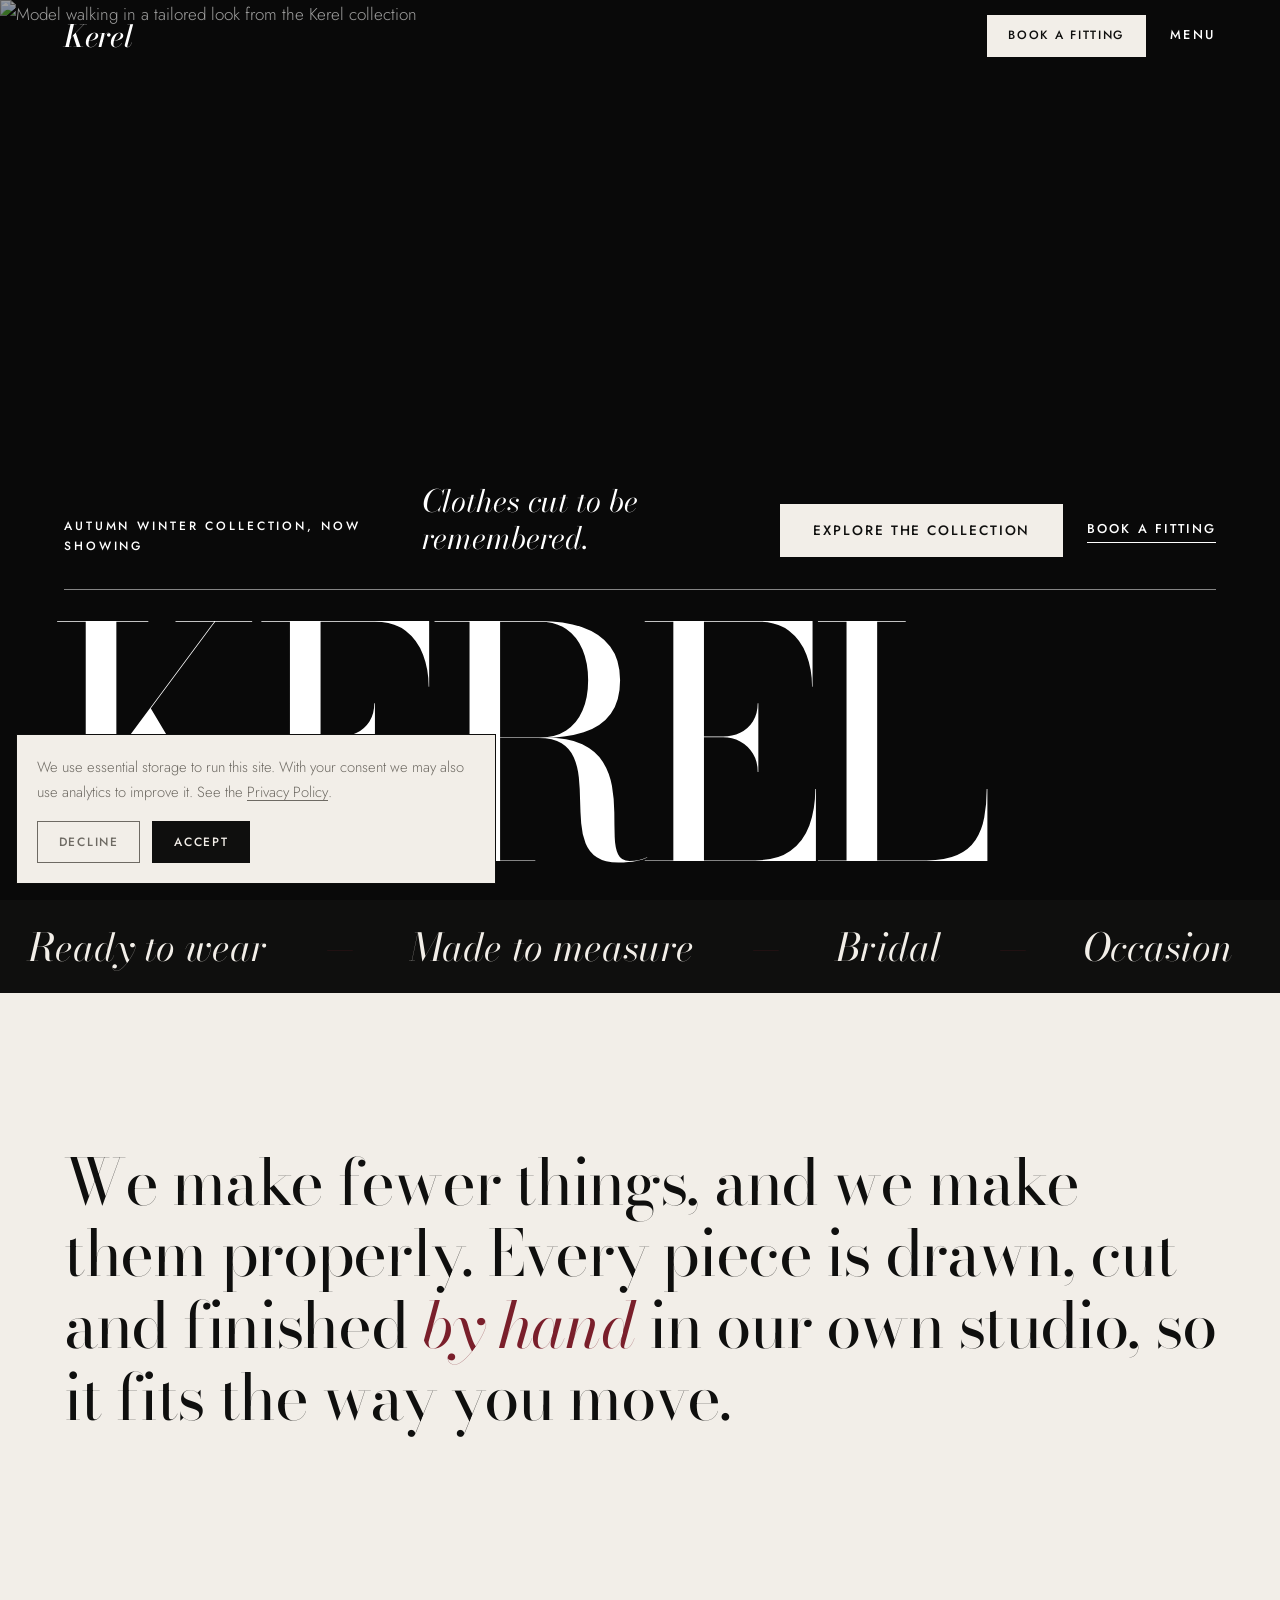
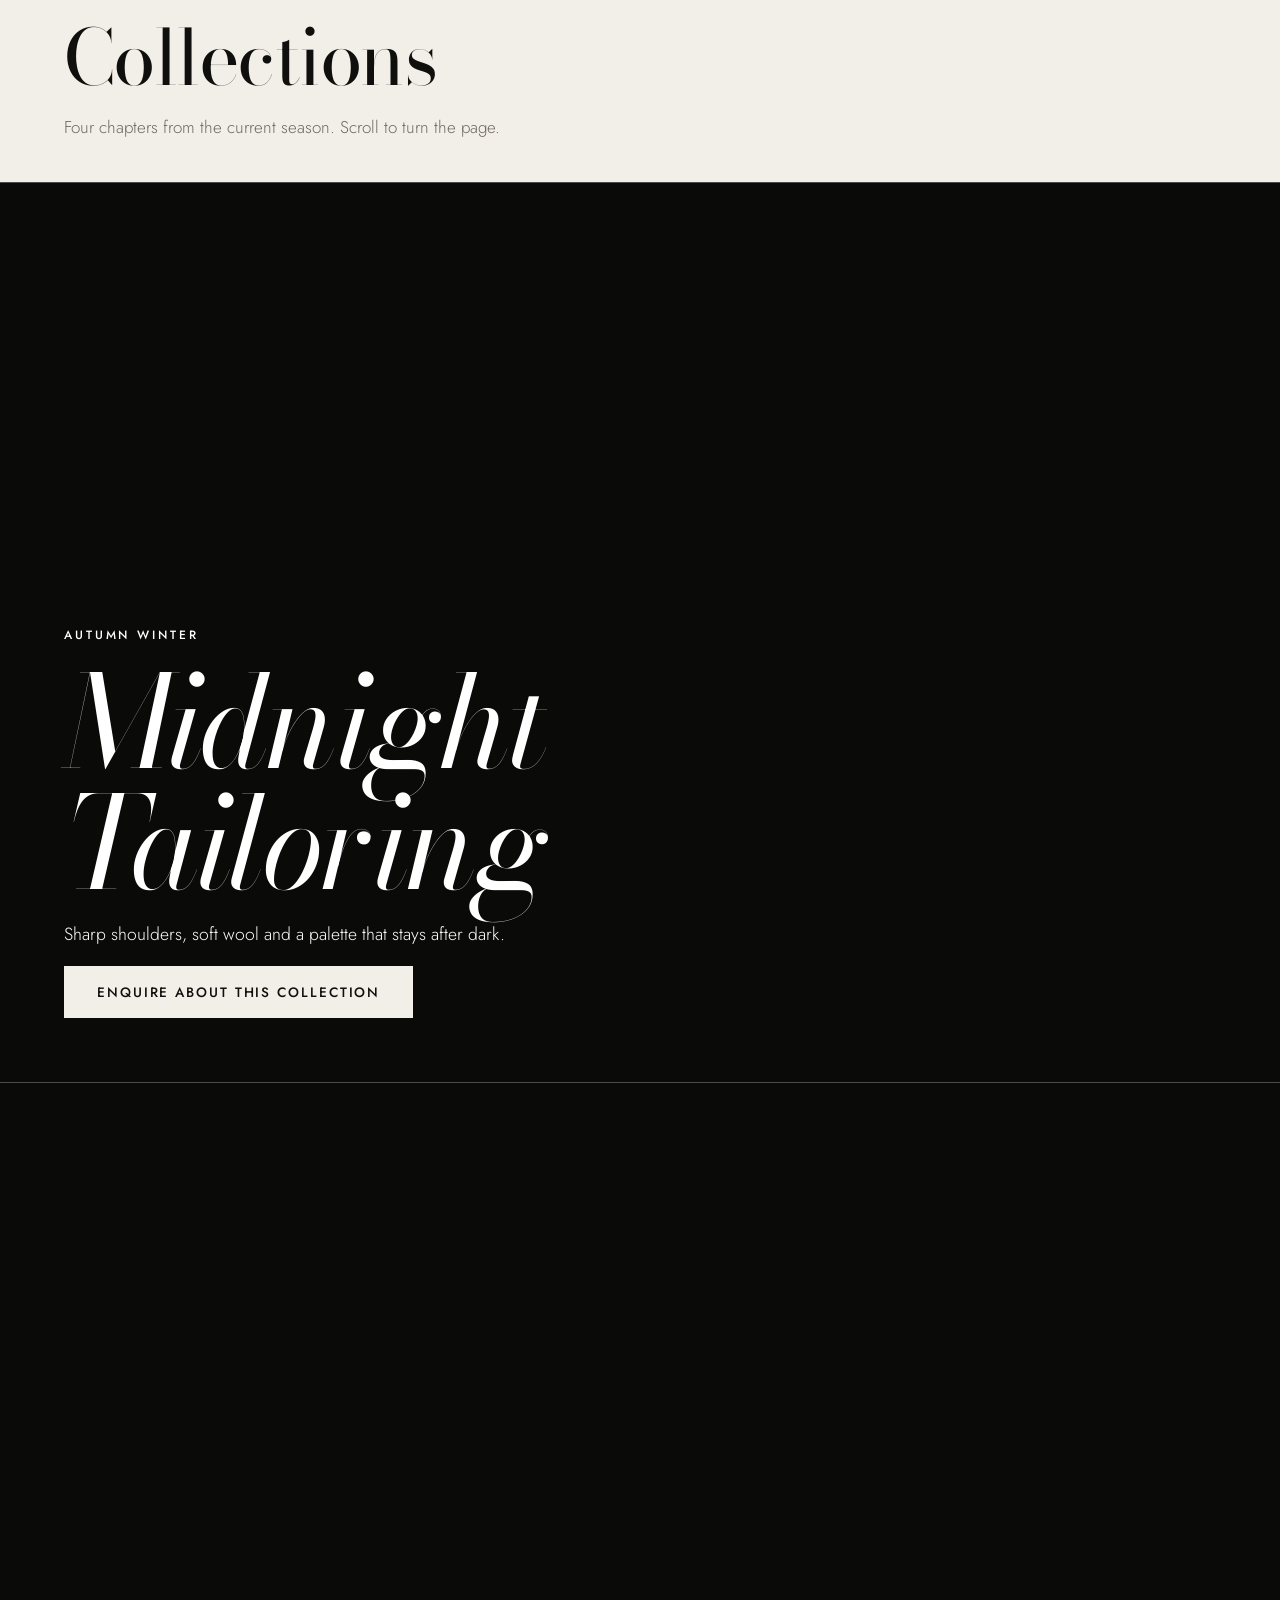
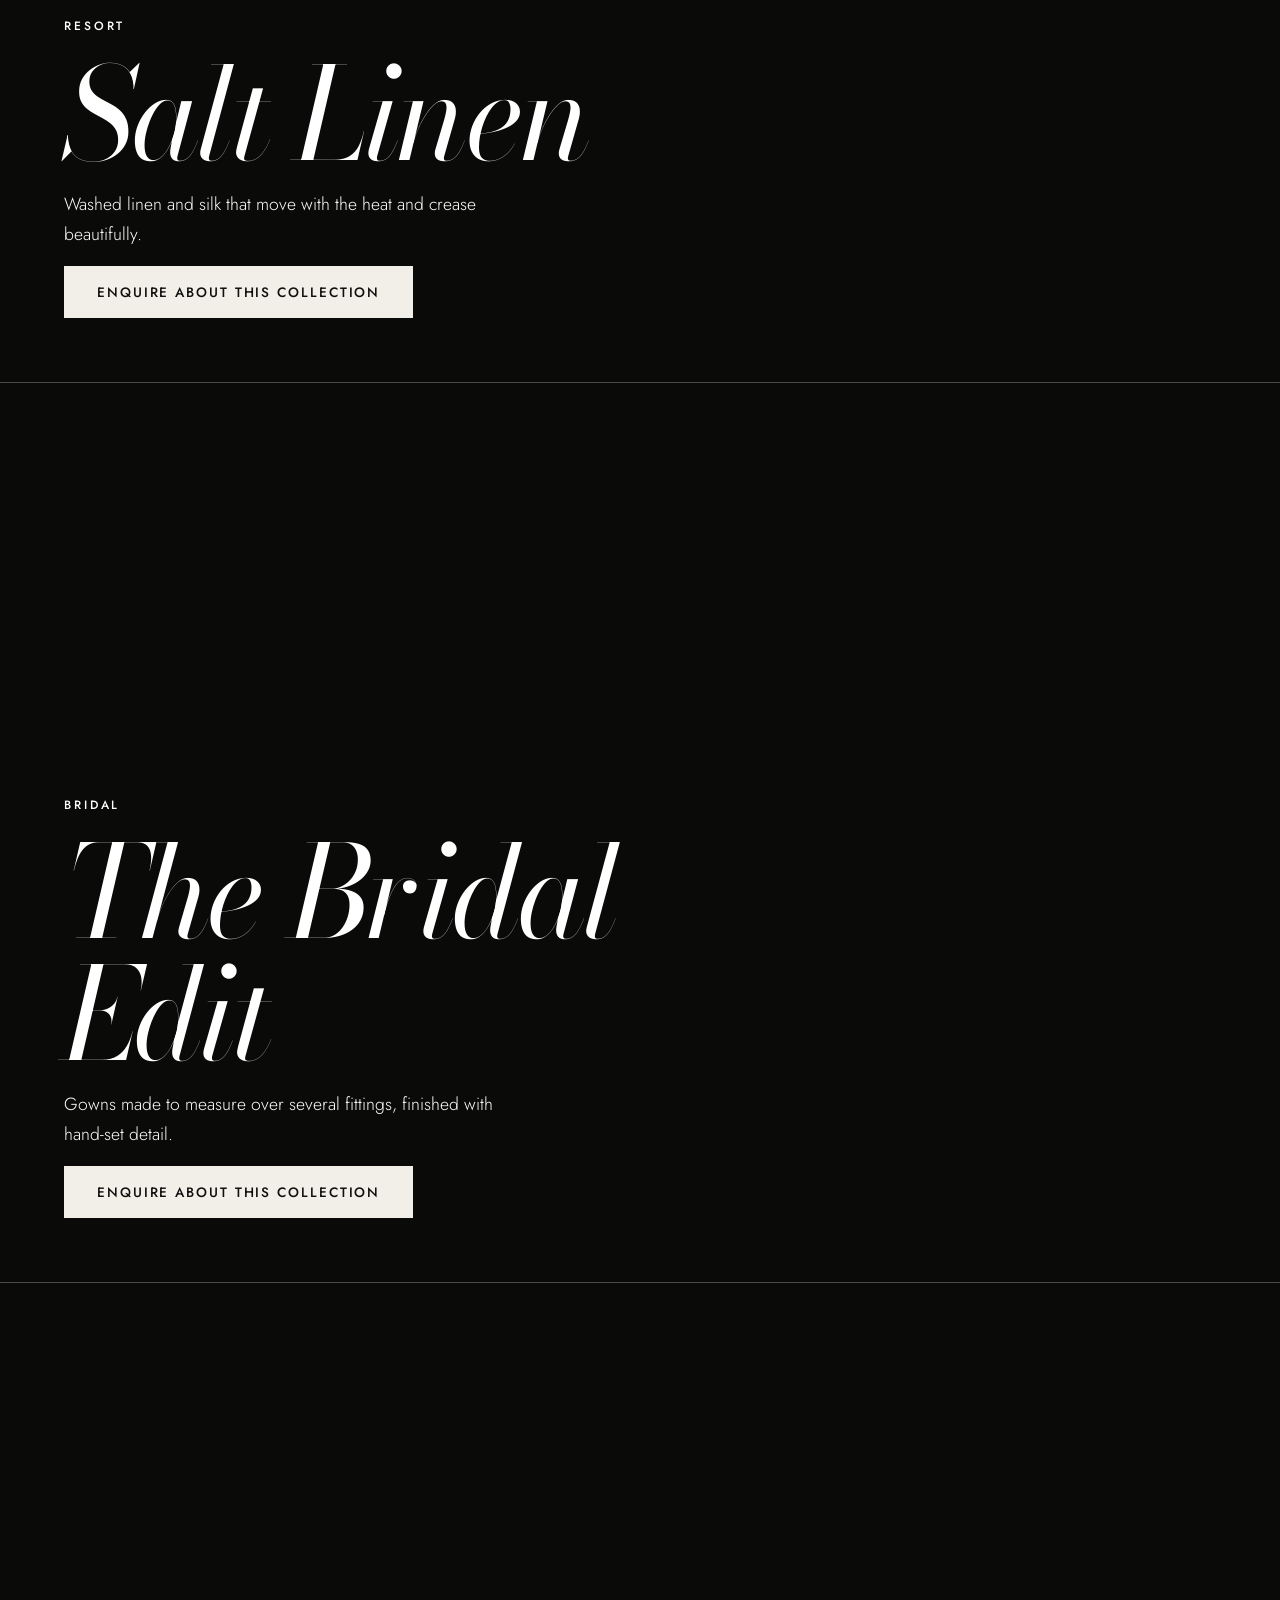
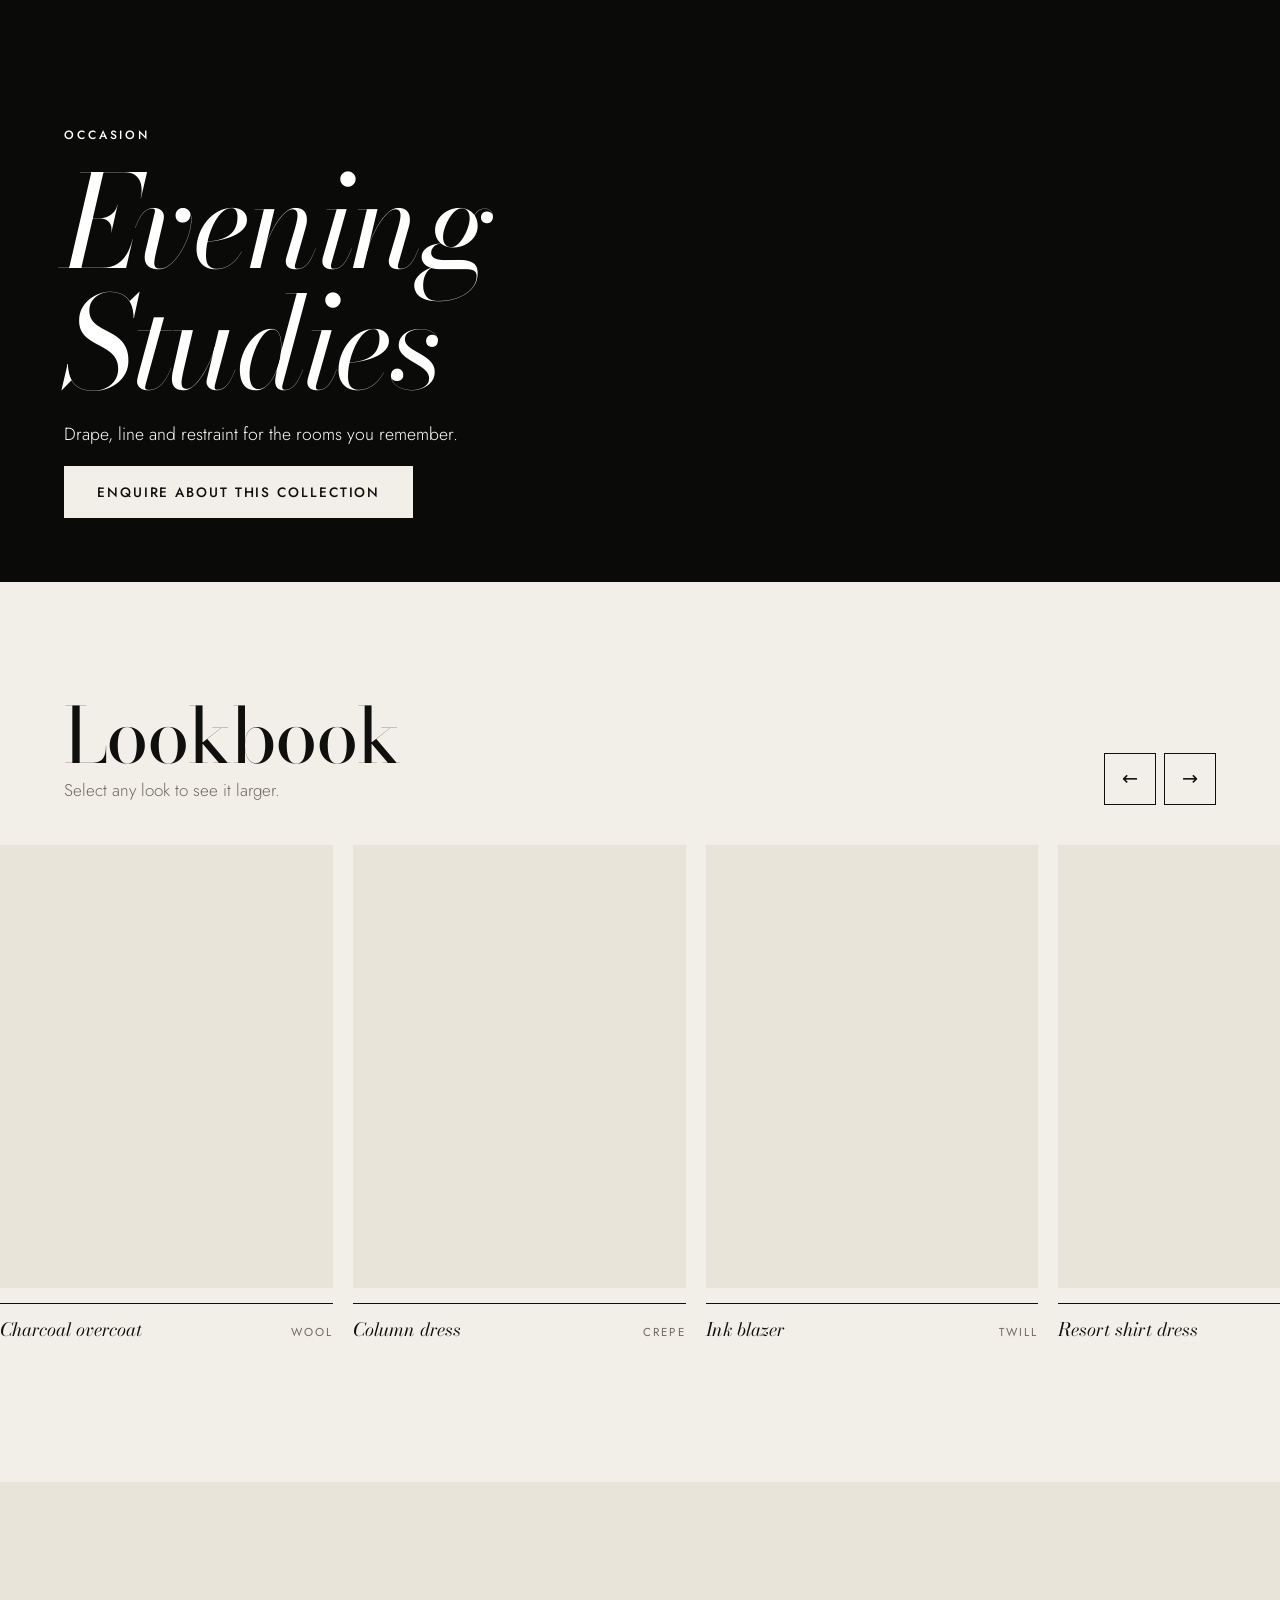
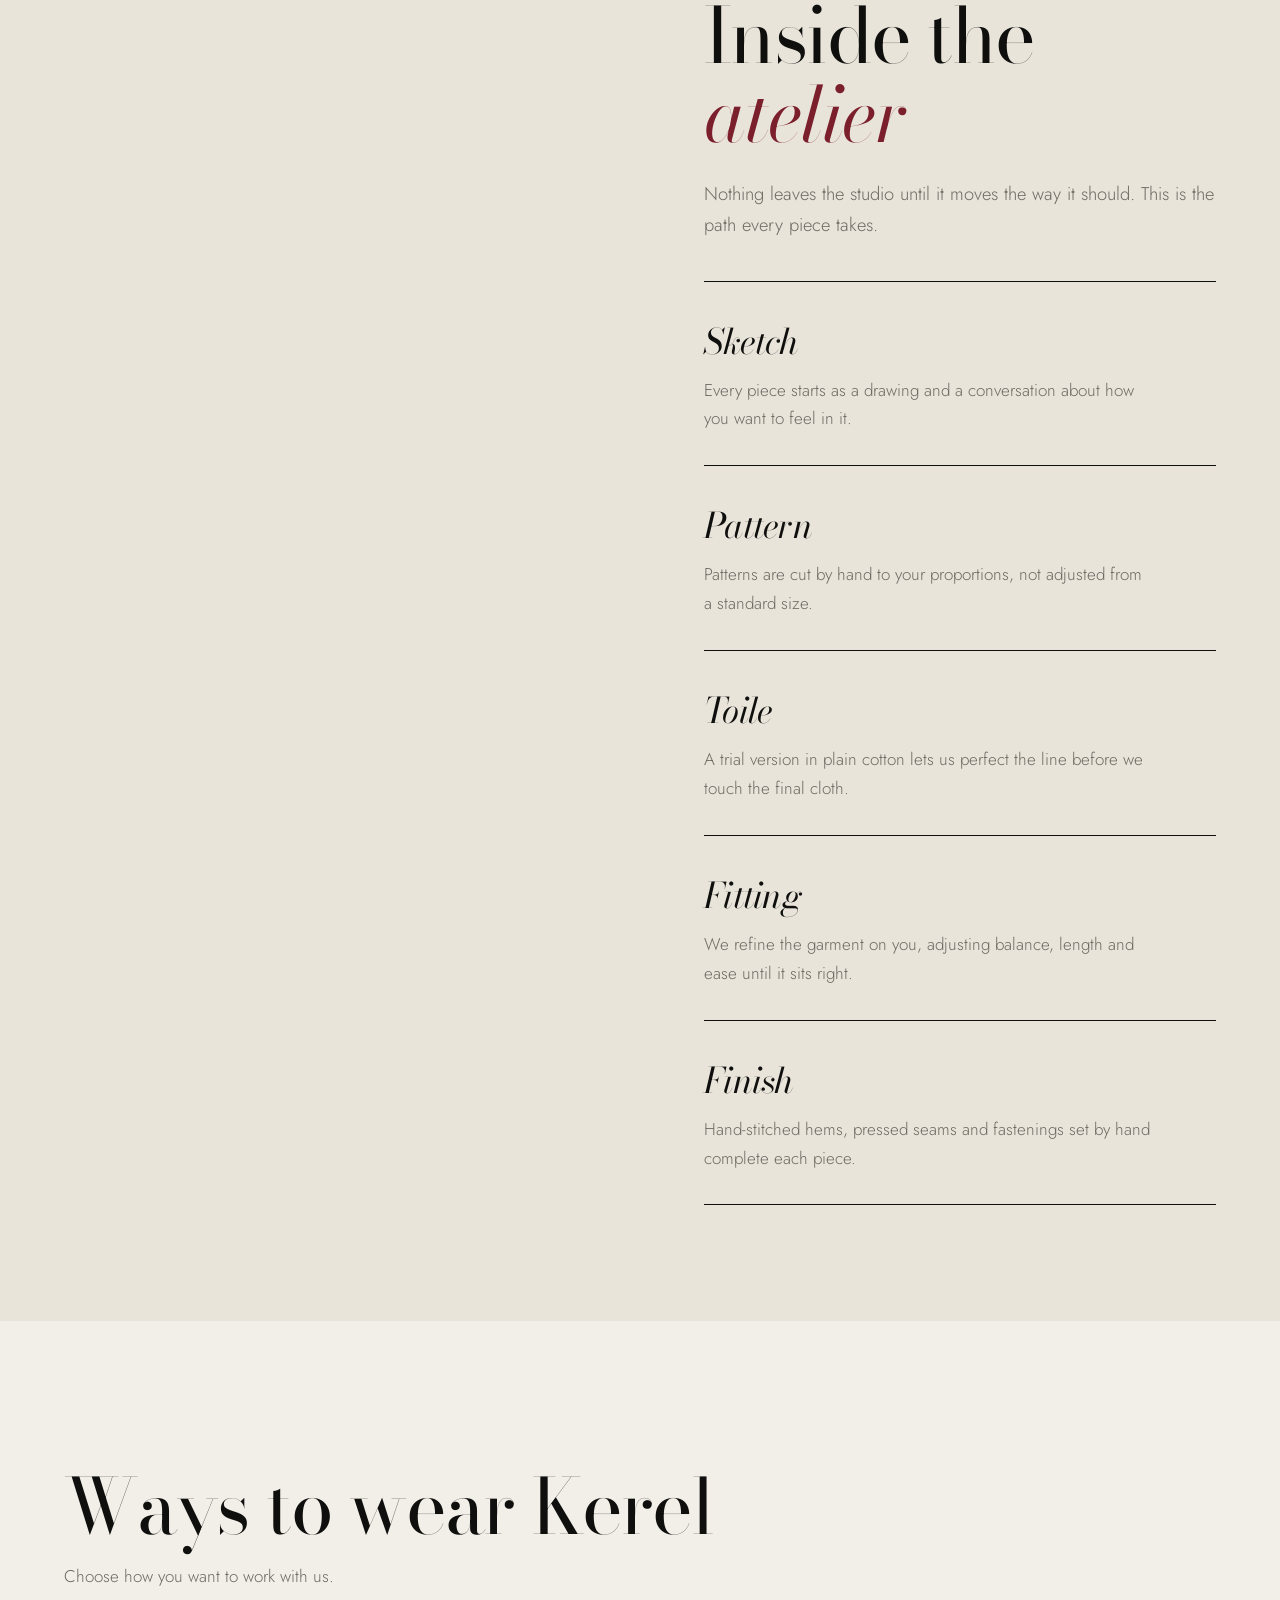
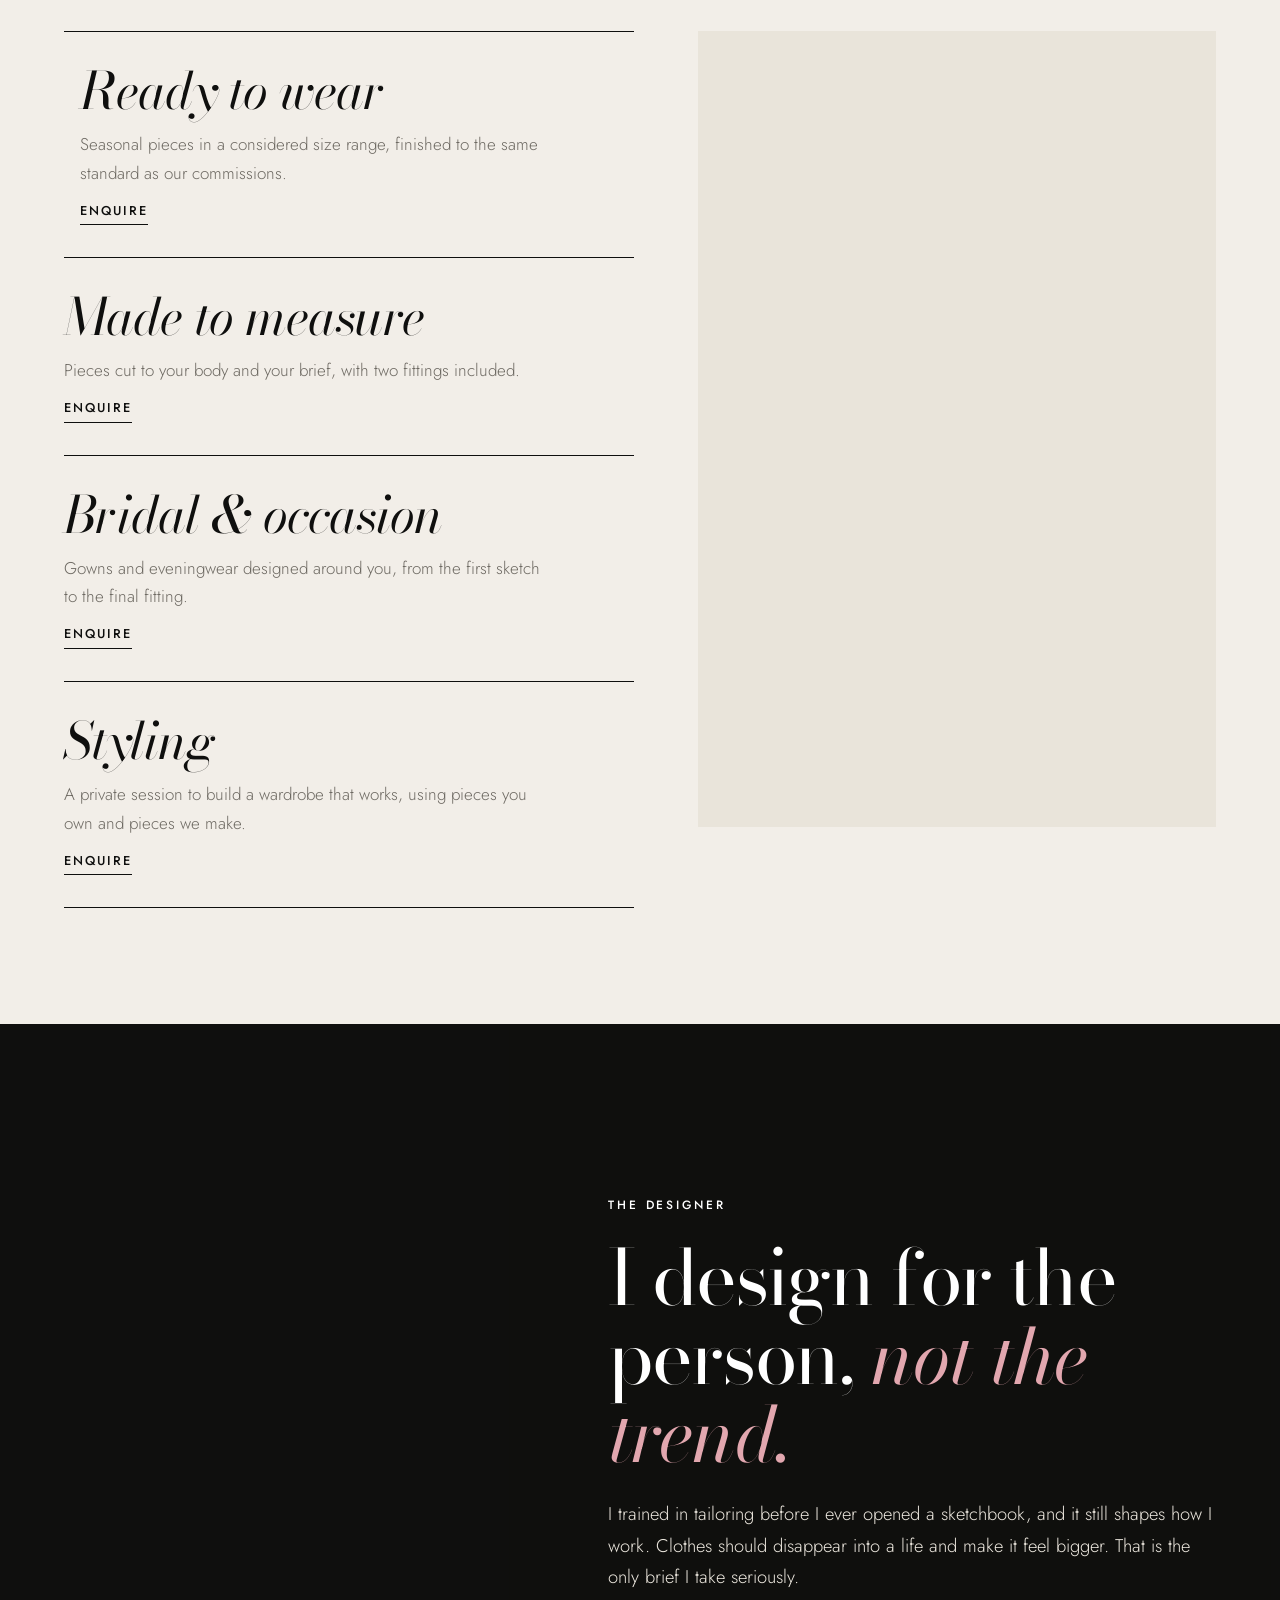
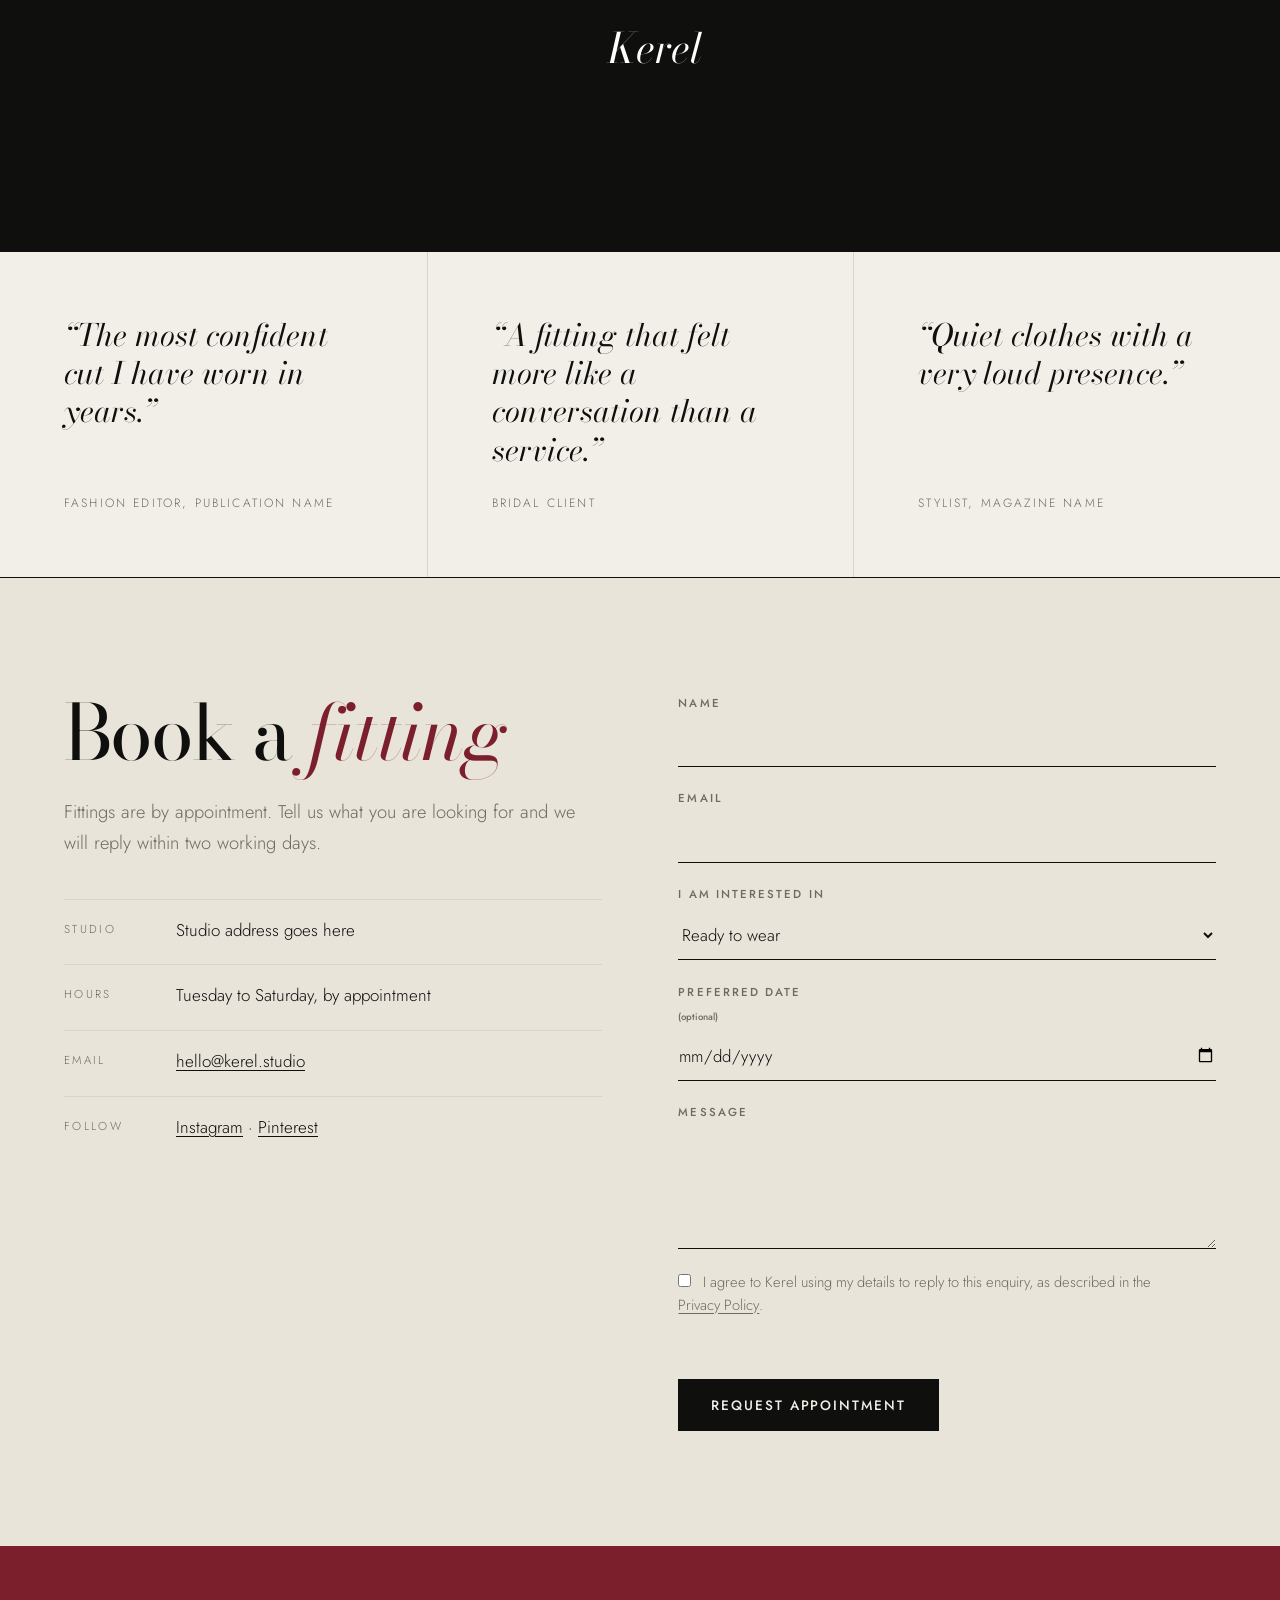
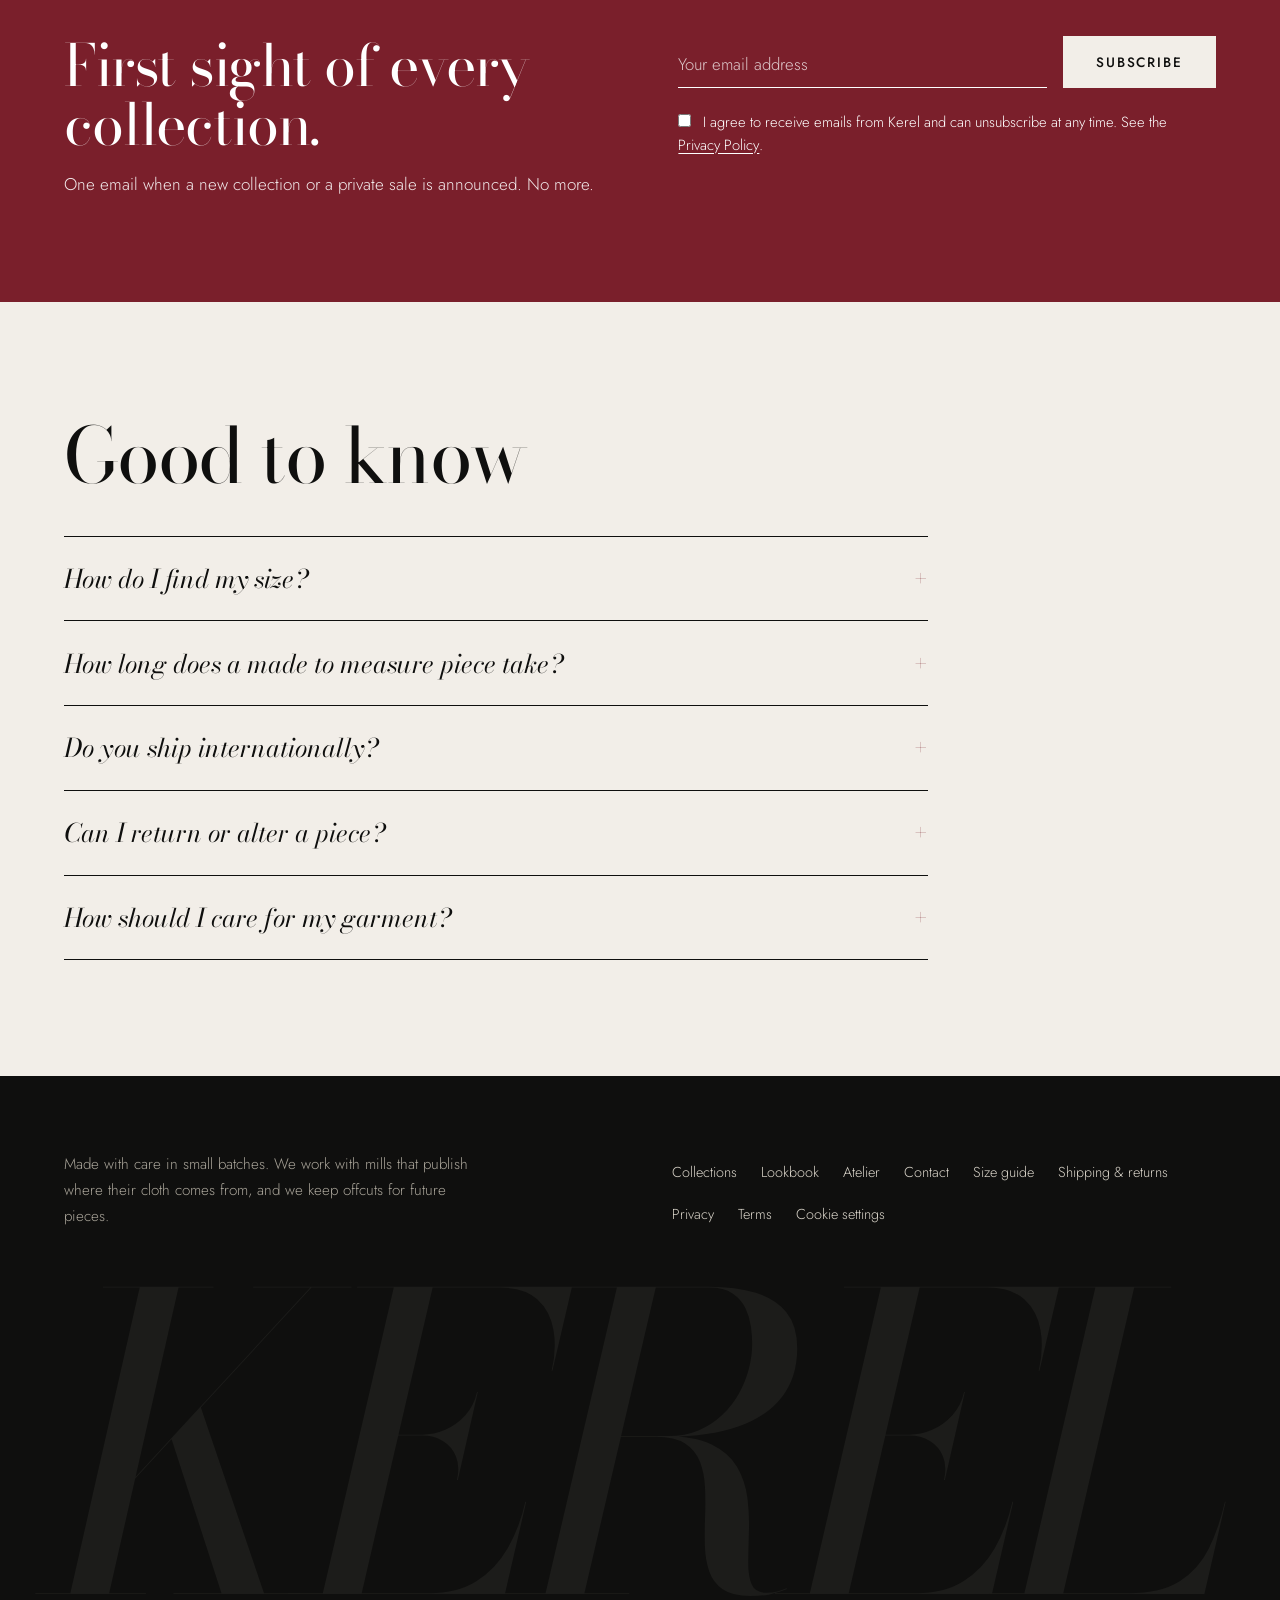
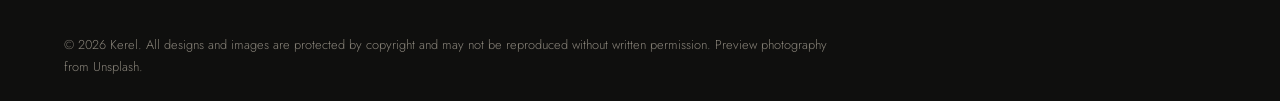
==== templates/basil/index.html @ 112ee6fe "Add files via upload" ====
<!DOCTYPE html>
<html lang="en">
<head>
<meta charset="UTF-8">
<meta name="viewport" content="width=device-width, initial-scale=1">
<title>Kerel — Fashion Designer, Atelier & Collections</title>
<meta name="description" content="Kerel is a fashion house making ready to wear, made to measure and bridal pieces by hand. Explore the collections and book a fitting.">
<meta name="theme-color" content="#0f0f0e">
<meta property="og:title" content="Kerel — Fashion Designer, Atelier & Collections">
<meta property="og:description" content="Clothes cut to be remembered. Collections, lookbook and fittings by appointment.">
<meta property="og:type" content="website">
<meta property="og:image" content="https://images.unsplash.com/photo-1539109136881-3be0616acf4b?auto=format&fit=crop&w=1400&q=80">
<link rel="icon" href="data:image/svg+xml,%3Csvg xmlns='http://www.w3.org/2000/svg' viewBox='0 0 64 64'%3E%3Crect width='64' height='64' fill='%230f0f0e'/%3E%3Ctext x='32' y='47' font-size='44' text-anchor='middle' fill='%23f2eee8' font-family='Georgia,serif' font-style='italic'%3EK%3C/text%3E%3C/svg%3E">
<link rel="preconnect" href="https://fonts.googleapis.com">
<link rel="preconnect" href="https://fonts.gstatic.com" crossorigin>
<link href="https://fonts.googleapis.com/css2?family=Bodoni+Moda:ital,wght@0,400;0,500;1,400;1,500&family=Jost:wght@300;400;500&display=swap" rel="stylesheet">
<link rel="stylesheet" href="style.css">
</head>
<body>
<a class="skip" href="#main">Skip to content</a>

<!-- HEADER -->
<header class="site-header" id="siteHeader">
  <a href="#top" class="brand" aria-label="Kerel, back to top">Kerel</a>
  <div class="header-actions">
    <a href="#contact" class="btn btn-sm btn-light hide-sm">Book a fitting</a>
    <button type="button" class="menu-btn" id="menuOpen" aria-haspopup="dialog" aria-controls="menu">Menu</button>
  </div>
</header>

<!-- FULL-SCREEN MENU -->
<dialog class="menu" id="menu" aria-label="Site menu">
  <div class="menu-top">
    <span class="brand">Kerel</span>
    <button type="button" class="menu-btn" id="menuClose">Close</button>
  </div>
  <nav class="menu-nav" aria-label="Main">
    <a href="#collections">Collections</a>
    <a href="#lookbook">Lookbook</a>
    <a href="#atelier">Atelier</a>
    <a href="#services">Services</a>
    <a href="#designer">Designer</a>
    <a href="#contact">Book a fitting</a>
  </nav>
  <p class="menu-foot"><a href="mailto:hello@kerel.studio">hello@kerel.studio</a> · <a href="https://instagram.com" target="_blank" rel="noopener">Instagram</a> · <a href="https://pinterest.com" target="_blank" rel="noopener">Pinterest</a></p>
</dialog>

<main id="main">

<!-- HERO -->
<section class="hero" id="top">
  <img class="bg" src="https://images.unsplash.com/photo-1539109136881-3be0616acf4b?auto=format&fit=crop&w=2000&q=80" alt="Model walking in a tailored look from the Kerel collection" fetchpriority="high">
  <div class="hero-copy">
    <div class="hero-row">
      <p class="eyebrow">Autumn Winter collection, now showing</p>
      <p class="hero-tag">Clothes cut to be remembered.</p>
      <div class="actions">
        <a href="#collections" class="btn btn-light">Explore the collection</a>
        <a href="#contact" class="link-light">Book a fitting</a>
      </div>
    </div>
    <h1><span class="wordmark">Kerel</span><span class="sr">, fashion designer</span></h1>
  </div>
</section>

<!-- MARQUEE -->
<div class="marquee" aria-hidden="true">
  <div class="track">
    <span>Ready to wear</span><span>Made to measure</span><span>Bridal</span><span>Occasion</span><span>Styling</span>
    <span>Ready to wear</span><span>Made to measure</span><span>Bridal</span><span>Occasion</span><span>Styling</span>
  </div>
</div>

<!-- STATEMENT -->
<section class="statement">
  <p>We make fewer things, and we make them properly. Every piece is drawn, cut and finished <em>by hand</em> in our own studio, so it fits the way you move.</p>
</section>

<!-- COLLECTIONS -->
<section id="collections" aria-labelledby="colTitle">
  <div class="section-intro">
    <h2 id="colTitle">Collections</h2>
    <p>Four chapters from the current season. Scroll to turn the page.</p>
  </div>
  <div class="bands">
    <article class="band">
      <img src="https://images.unsplash.com/photo-1515886657613-9f3515b0c78f?auto=format&fit=crop&w=2000&q=80" alt="Model in a black structured coat from Midnight Tailoring" loading="lazy">
      <div class="band-copy">
        <p class="eyebrow">Autumn Winter</p>
        <h3>Midnight Tailoring</h3>
        <p>Sharp shoulders, soft wool and a palette that stays after dark.</p>
        <a href="#contact" class="btn btn-light" data-service="Collection enquiry" data-collection="Midnight Tailoring">Enquire about this collection</a>
      </div>
    </article>
    <article class="band">
      <img src="https://images.unsplash.com/photo-1496747611176-843222e1e57c?auto=format&fit=crop&w=2000&q=80" alt="Model in a flowing dress from Salt Linen" loading="lazy">
      <div class="band-copy">
        <p class="eyebrow">Resort</p>
        <h3>Salt Linen</h3>
        <p>Washed linen and silk that move with the heat and crease beautifully.</p>
        <a href="#contact" class="btn btn-light" data-service="Collection enquiry" data-collection="Salt Linen">Enquire about this collection</a>
      </div>
    </article>
    <article class="band">
      <img src="https://images.unsplash.com/photo-1487222477894-8943e31ef7b2?auto=format&fit=crop&w=2000&q=80" alt="Model in an ivory gown from The Bridal Edit" loading="lazy">
      <div class="band-copy">
        <p class="eyebrow">Bridal</p>
        <h3>The Bridal Edit</h3>
        <p>Gowns made to measure over several fittings, finished with hand-set detail.</p>
        <a href="#contact" class="btn btn-light" data-service="Bridal & occasion" data-collection="The Bridal Edit">Enquire about this collection</a>
      </div>
    </article>
    <article class="band">
      <img src="https://images.unsplash.com/photo-1475180098004-ca77a66827be?auto=format&fit=crop&w=2000&q=80" alt="Model in an evening dress from Evening Studies" loading="lazy">
      <div class="band-copy">
        <p class="eyebrow">Occasion</p>
        <h3>Evening Studies</h3>
        <p>Drape, line and restraint for the rooms you remember.</p>
        <a href="#contact" class="btn btn-light" data-service="Collection enquiry" data-collection="Evening Studies">Enquire about this collection</a>
      </div>
    </article>
  </div>
</section>

<!-- LOOKBOOK -->
<section class="lookbook" id="lookbook" aria-labelledby="lbTitle">
  <div class="section-intro row">
    <div><h2 id="lbTitle">Lookbook</h2><p>Select any look to see it larger.</p></div>
    <div class="rail-ctrl">
      <button type="button" class="ctrl" id="railPrev" aria-label="Scroll lookbook left">←</button>
      <button type="button" class="ctrl" id="railNext" aria-label="Scroll lookbook right">→</button>
    </div>
  </div>
  <ul class="rail" id="rail" tabindex="0" aria-label="Lookbook images, scrollable">
    <li><button type="button" class="look" data-title="Charcoal overcoat" data-big="https://images.unsplash.com/photo-1469334031218-e382a71b716b?auto=format&fit=crop&w=1600&q=85"><span class="frame"><img loading="lazy" src="https://images.unsplash.com/photo-1469334031218-e382a71b716b?auto=format&fit=crop&w=900&q=80" alt="Model in a long charcoal overcoat"></span><span class="cap">Charcoal overcoat <i>Wool</i></span></button></li>
    <li><button type="button" class="look" data-title="Column dress" data-big="https://images.unsplash.com/photo-1509631179647-0177331693ae?auto=format&fit=crop&w=1600&q=85"><span class="frame"><img loading="lazy" src="https://images.unsplash.com/photo-1509631179647-0177331693ae?auto=format&fit=crop&w=900&q=80" alt="Model in a slim column dress"></span><span class="cap">Column dress <i>Crepe</i></span></button></li>
    <li><button type="button" class="look" data-title="Ink blazer" data-big="https://images.unsplash.com/photo-1529139574466-a303027c1d8b?auto=format&fit=crop&w=1600&q=85"><span class="frame"><img loading="lazy" src="https://images.unsplash.com/photo-1529139574466-a303027c1d8b?auto=format&fit=crop&w=900&q=80" alt="Model in a dark tailored blazer"></span><span class="cap">Ink blazer <i>Twill</i></span></button></li>
    <li><button type="button" class="look" data-title="Resort shirt dress" data-big="https://images.unsplash.com/photo-1445205170230-053b83016050?auto=format&fit=crop&w=1600&q=85"><span class="frame"><img loading="lazy" src="https://images.unsplash.com/photo-1445205170230-053b83016050?auto=format&fit=crop&w=900&q=80" alt="Model in a light shirt dress outdoors"></span><span class="cap">Resort shirt dress <i>Linen</i></span></button></li>
    <li><button type="button" class="look" data-title="Bias slip" data-big="https://images.unsplash.com/photo-1483985988355-763728e1935b?auto=format&fit=crop&w=1600&q=85"><span class="frame"><img loading="lazy" src="https://images.unsplash.com/photo-1483985988355-763728e1935b?auto=format&fit=crop&w=900&q=80" alt="Two models in contemporary tailored looks"></span><span class="cap">Bias slip <i>Silk</i></span></button></li>
    <li><button type="button" class="look" data-title="Wide trouser set" data-big="https://images.unsplash.com/photo-1490481651871-ab68de25d43d?auto=format&fit=crop&w=1600&q=85"><span class="frame"><img loading="lazy" src="https://images.unsplash.com/photo-1490481651871-ab68de25d43d?auto=format&fit=crop&w=900&q=80" alt="Folded garments and fabrics on a table"></span><span class="cap">Wide trouser set <i>Cotton</i></span></button></li>
  </ul>
</section>

<!-- ATELIER -->
<section class="atelier" id="atelier" aria-labelledby="atTitle">
  <div class="atelier-img"><img loading="lazy" src="https://images.unsplash.com/photo-1434389677669-e08b4cac3105?auto=format&fit=crop&w=1400&q=80" alt="Rail of finished garments in the atelier"></div>
  <div class="atelier-text">
    <h2 id="atTitle">Inside the <em>atelier</em></h2>
    <p class="lead">Nothing leaves the studio until it moves the way it should. This is the path every piece takes.</p>
    <ul class="craft">
      <li><h3>Sketch</h3><p>Every piece starts as a drawing and a conversation about how you want to feel in it.</p></li>
      <li><h3>Pattern</h3><p>Patterns are cut by hand to your proportions, not adjusted from a standard size.</p></li>
      <li><h3>Toile</h3><p>A trial version in plain cotton lets us perfect the line before we touch the final cloth.</p></li>
      <li><h3>Fitting</h3><p>We refine the garment on you, adjusting balance, length and ease until it sits right.</p></li>
      <li><h3>Finish</h3><p>Hand-stitched hems, pressed seams and fastenings set by hand complete each piece.</p></li>
    </ul>
  </div>
</section>

<!-- SERVICES -->
<section class="services" id="services" aria-labelledby="svTitle">
  <div class="section-intro"><h2 id="svTitle">Ways to wear Kerel</h2><p>Choose how you want to work with us.</p></div>
  <div class="svc">
    <ul class="svc-list" id="svcList">
      <li data-img="0">
        <h3>Ready to wear</h3>
        <p>Seasonal pieces in a considered size range, finished to the same standard as our commissions.</p>
        <a href="#contact" class="link" data-service="Ready to wear">Enquire</a>
      </li>
      <li data-img="1">
        <h3>Made to measure</h3>
        <p>Pieces cut to your body and your brief, with two fittings included.</p>
        <a href="#contact" class="link" data-service="Made to measure">Enquire</a>
      </li>
      <li data-img="2">
        <h3>Bridal &amp; occasion</h3>
        <p>Gowns and eveningwear designed around you, from the first sketch to the final fitting.</p>
        <a href="#contact" class="link" data-service="Bridal & occasion">Enquire</a>
      </li>
      <li data-img="3">
        <h3>Styling</h3>
        <p>A private session to build a wardrobe that works, using pieces you own and pieces we make.</p>
        <a href="#contact" class="link" data-service="Styling">Enquire</a>
      </li>
    </ul>
    <div class="svc-media" aria-hidden="true">
      <img class="on" loading="lazy" src="https://images.unsplash.com/photo-1483985988355-763728e1935b?auto=format&fit=crop&w=1200&q=80" alt="">
      <img loading="lazy" src="https://images.unsplash.com/photo-1490481651871-ab68de25d43d?auto=format&fit=crop&w=1200&q=80" alt="">
      <img loading="lazy" src="https://images.unsplash.com/photo-1487222477894-8943e31ef7b2?auto=format&fit=crop&w=1200&q=80" alt="">
      <img loading="lazy" src="https://images.unsplash.com/photo-1445205170230-053b83016050?auto=format&fit=crop&w=1200&q=80" alt="">
    </div>
  </div>
</section>

<!-- DESIGNER -->
<section class="designer" id="designer" aria-labelledby="dsTitle">
  <img class="bg" loading="lazy" src="https://images.unsplash.com/photo-1529139574466-a303027c1d8b?auto=format&fit=crop&w=2000&q=80" alt="Portrait of the designer in the studio">
  <div class="designer-copy">
    <p class="eyebrow">The designer</p>
    <h2 id="dsTitle">I design for the person, <em>not the trend.</em></h2>
    <p>I trained in tailoring before I ever opened a sketchbook, and it still shapes how I work. Clothes should disappear into a life and make it feel bigger. That is the only brief I take seriously.</p>
    <p class="sign">Kerel</p>
  </div>
</section>

<!-- PRESS -->
<section class="press" aria-label="Press and client words">
  <figure><blockquote>“The most confident cut I have worn in years.”</blockquote><figcaption>Fashion editor, publication name</figcaption></figure>
  <figure><blockquote>“A fitting that felt more like a conversation than a service.”</blockquote><figcaption>Bridal client</figcaption></figure>
  <figure><blockquote>“Quiet clothes with a very loud presence.”</blockquote><figcaption>Stylist, magazine name</figcaption></figure>
</section>

<!-- CONTACT -->
<section class="contact" id="contact" aria-labelledby="ctTitle">
  <div class="contact-info">
    <h2 id="ctTitle">Book a <em>fitting</em></h2>
    <p class="lead">Fittings are by appointment. Tell us what you are looking for and we will reply within two working days.</p>
    <dl class="facts">
      <div><dt>Studio</dt><dd>Studio address goes here</dd></div>
      <div><dt>Hours</dt><dd>Tuesday to Saturday, by appointment</dd></div>
      <div><dt>Email</dt><dd><a href="mailto:hello@kerel.studio">hello@kerel.studio</a></dd></div>
      <div><dt>Follow</dt><dd><a href="https://instagram.com" target="_blank" rel="noopener">Instagram</a> · <a href="https://pinterest.com" target="_blank" rel="noopener">Pinterest</a></dd></div>
    </dl>
  </div>
  <form id="form" novalidate>
    <label>Name<input type="text" name="name" autocomplete="name" required></label>
    <label>Email<input type="email" name="email" autocomplete="email" required></label>
    <label>I am interested in
      <select name="service" id="service">
        <option>Ready to wear</option><option>Made to measure</option><option>Bridal &amp; occasion</option><option>Styling</option><option>Collection enquiry</option><option>Press &amp; collaborations</option>
      </select>
    </label>
    <label>Preferred date <small>(optional)</small><input type="date" name="date" id="date"></label>
    <label>Message<textarea name="message" id="message" rows="4" required></textarea></label>
    <label class="check"><input type="checkbox" name="consent" required> I agree to Kerel using my details to reply to this enquiry, as described in the <button type="button" class="inline" data-legal="privacy">Privacy Policy</button>.</label>
    <p class="error" id="formError" role="alert"></p>
    <button type="submit" class="btn">Request appointment</button>
    <p class="success" id="formOk" role="status" hidden>Thank you. Your request has been received and we will reply within two working days.</p>
  </form>
</section>

<!-- NEWSLETTER -->
<section class="news" aria-labelledby="nwTitle">
  <div>
    <h2 id="nwTitle">First sight of every collection.</h2>
    <p>One email when a new collection or a private sale is announced. No more.</p>
  </div>
  <form id="newsForm" novalidate>
    <label class="sr" for="newsEmail">Email address</label>
    <div class="news-row"><input type="email" id="newsEmail" autocomplete="email" placeholder="Your email address" required><button type="submit" class="btn btn-light">Subscribe</button></div>
    <label class="check"><input type="checkbox" id="newsConsent" required> I agree to receive emails from Kerel and can unsubscribe at any time. See the <button type="button" class="inline" data-legal="privacy">Privacy Policy</button>.</label>
    <p class="error" id="newsError" role="alert"></p>
    <p class="success" id="newsOk" role="status" hidden>You are on the list. Thank you.</p>
  </form>
</section>

<!-- FAQ -->
<section class="faq" aria-labelledby="fqTitle">
  <h2 id="fqTitle">Good to know</h2>
  <details><summary>How do I find my size?</summary><p>Use our <button type="button" class="inline" data-legal="size">size guide</button> for ready to wear. For made to measure, we take your measurements in person or guide you through taking them at home.</p></details>
  <details><summary>How long does a made to measure piece take?</summary><p>Allow six to ten weeks from your first fitting. Bridal and evening commissions are scheduled individually, so please enquire early.</p></details>
  <details><summary>Do you ship internationally?</summary><p>Yes. Delivery times and costs are confirmed when you order. Read the <button type="button" class="inline" data-legal="shipping">shipping and returns policy</button> for details.</p></details>
  <details><summary>Can I return or alter a piece?</summary><p>Ready to wear can be returned within 14 days if unworn. Made to measure pieces are made for you, so we offer alterations instead of returns.</p></details>
  <details><summary>How should I care for my garment?</summary><p>Every piece arrives with a care card. As a rule, dry clean tailoring, hand wash silk and linen, and steam rather than iron where you can.</p></details>
</section>

</main>

<!-- FOOTER -->
<footer class="site-footer">
  <div class="foot-top">
    <p class="foot-note">Made with care in small batches. We work with mills that publish where their cloth comes from, and we keep offcuts for future pieces.</p>
    <nav class="foot-links" aria-label="Footer">
      <a href="#collections">Collections</a>
      <a href="#lookbook">Lookbook</a>
      <a href="#atelier">Atelier</a>
      <a href="#contact">Contact</a>
      <button type="button" data-legal="size">Size guide</button>
      <button type="button" data-legal="shipping">Shipping &amp; returns</button>
      <button type="button" data-legal="privacy">Privacy</button>
      <button type="button" data-legal="terms">Terms</button>
      <button type="button" id="cookieSettings">Cookie settings</button>
    </nav>
  </div>
  <p class="foot-word" aria-hidden="true">Kerel</p>
  <p class="foot-legal">© <span id="year"></span> Kerel. All designs and images are protected by copyright and may not be reproduced without written permission. Preview photography from Unsplash.</p>
</footer>

<!-- LIGHTBOX -->
<dialog class="lightbox" id="lightbox" aria-label="Image viewer">
  <button type="button" class="dlg-close" id="lbClose" aria-label="Close">✕</button>
  <button type="button" class="lb-nav prev" id="lbPrev" aria-label="Previous look">←</button>
  <figure><img id="lbImg" alt=""><figcaption id="lbCap"></figcaption></figure>
  <button type="button" class="lb-nav next" id="lbNext" aria-label="Next look">→</button>
</dialog>

<!-- LEGAL -->
<dialog class="legal" id="legal" aria-label="Legal and customer information">
  <button type="button" class="dlg-close" id="legalClose" aria-label="Close">✕</button>
  <section id="privacy" hidden>
    <h2>Privacy Policy</h2>
    <p>We collect only what you submit through the appointment and newsletter forms (name, email, optional date and message) and use it to reply to you and, if you opt in, to send collection news. We do not sell your data.</p>
    <p>Essential storage remembers your cookie choice. Analytics load only if you accept. You may ask to access, correct or delete your data, or unsubscribe at any time, by emailing hello@kerel.studio.</p>
    <p><small>Template text. Have it reviewed against the laws that apply to you (for example GDPR or NDPR) before launch.</small></p>
  </section>
  <section id="terms" hidden>
    <h2>Terms of Use</h2>
    <p>All designs, photographs and text on this site belong to Kerel unless stated otherwise and may not be copied or reused without written permission.</p>
    <p>Made to measure and bridal commissions are confirmed by a written agreement and deposit. Descriptions and prices are guides and may change. Liability is limited to the amount paid for the relevant order.</p>
    <p><small>Template text. Have it reviewed by a legal professional before launch.</small></p>
  </section>
  <section id="shipping" hidden>
    <h2>Shipping &amp; Returns</h2>
    <p>Delivery times and costs are confirmed at the time of order. Customers are responsible for any import duties or taxes in their country.</p>
    <p>Ready to wear may be returned within 14 days of delivery if unworn, with tags attached. Made to measure, bridal and altered pieces are made for you and are not eligible for return, but we will gladly adjust the fit.</p>
    <p><small>Template text. Replace with your actual policy and check consumer law for each market you sell to.</small></p>
  </section>
  <section id="size" hidden>
    <h2>Size guide</h2>
    <p>Measurements are in centimetres. If you are between sizes, we suggest sizing up, or book a fitting for a made to measure piece.</p>
    <div class="tbl"><table>
      <thead><tr><th scope="col">Size</th><th scope="col">Bust</th><th scope="col">Waist</th><th scope="col">Hip</th></tr></thead>
      <tbody>
        <tr><th scope="row">XS</th><td>80</td><td>62</td><td>88</td></tr>
        <tr><th scope="row">S</th><td>84</td><td>66</td><td>92</td></tr>
        <tr><th scope="row">M</th><td>88</td><td>70</td><td>96</td></tr>
        <tr><th scope="row">L</th><td>94</td><td>76</td><td>102</td></tr>
        <tr><th scope="row">XL</th><td>100</td><td>82</td><td>108</td></tr>
      </tbody>
    </table></div>
    <p><small>Sample values. Replace with your own size chart.</small></p>
  </section>
</dialog>

<!-- COOKIES -->
<div class="cookie" id="cookie" role="region" aria-label="Cookie consent" hidden>
  <p>We use essential storage to run this site. With your consent we may also use analytics to improve it. See the <button type="button" class="inline" data-legal="privacy">Privacy Policy</button>.</p>
  <div class="cookie-actions"><button type="button" class="btn btn-sm btn-line" id="cookieNo">Decline</button><button type="button" class="btn btn-sm" id="cookieYes">Accept</button></div>
</div>

<button type="button" class="to-top" id="toTop" aria-label="Scroll to top">↑</button>
<script src="script.js"></script>
</body>
</html>
---- templates/basil/style.css ----
:root{
  --paper:#f2eee8; --ink:#0f0f0e; --muted:#6e6a63; --line:#d9d3c8;
  --accent:#7a1f2b; --accent-ink:#fff; --soft:#e9e4da;
  --serif:'Bodoni Moda',Georgia,serif; --sans:'Jost',system-ui,sans-serif;
  --pad:clamp(1.25rem,5vw,4.5rem); --hh:4.5rem;
}
*,*::before,*::after{box-sizing:border-box;margin:0;padding:0}
html{scroll-behavior:smooth;scroll-padding-top:calc(var(--hh) + 1rem)}
body{background:var(--paper);color:var(--ink);font:300 1.0625rem/1.7 var(--sans);-webkit-font-smoothing:antialiased}
img{display:block;max-width:100%;height:auto}
img.broken{visibility:hidden}
a{color:inherit}
ul,ol{list-style:none}
button,input,select,textarea{font:inherit;color:inherit}
button{cursor:pointer;background:none;border:0}
[hidden]{display:none!important}
:focus-visible{outline:2px solid var(--accent);outline-offset:3px}
.skip{position:absolute;left:1rem;top:-4rem;background:var(--ink);color:var(--paper);padding:.6rem 1rem;z-index:200}
.skip:focus{top:1rem}
.sr{position:absolute;width:1px;height:1px;overflow:hidden;clip:rect(0 0 0 0);white-space:nowrap}
h1,h2,h3{font-family:var(--serif);font-weight:400;line-height:1.02;letter-spacing:-.02em}
h2{font-size:clamp(2.4rem,6vw,5rem)}
h3{font-size:1.6rem}
em{font-style:italic;color:var(--accent)}
.eyebrow{font-size:.75rem;font-weight:500;letter-spacing:.24em;text-transform:uppercase}
.lead{max-width:34rem;color:var(--muted);font-size:1.15rem;margin:1.5rem 0 2.5rem}

/* Buttons and links */
.btn{display:inline-flex;align-items:center;justify-content:center;min-height:48px;padding:.85rem 2rem;background:var(--ink);color:var(--paper);border:1px solid var(--ink);font-size:.85rem;font-weight:500;letter-spacing:.14em;text-transform:uppercase;text-decoration:none;transition:background .25s,color .25s,border-color .25s}
.btn:hover{background:var(--accent);border-color:var(--accent);color:var(--accent-ink)}
.btn-light{background:var(--paper);color:var(--ink);border-color:var(--paper)}
.btn-light:hover{background:transparent;color:var(--paper);border-color:var(--paper)}
.btn-line{background:transparent;color:inherit;border-color:currentColor}
.btn-line:hover{background:var(--ink);color:var(--paper);border-color:var(--ink)}
.btn-sm{min-height:42px;padding:.55rem 1.3rem;font-size:.75rem}
.link,.link-light{font-size:.8rem;font-weight:500;letter-spacing:.16em;text-transform:uppercase;text-decoration:none;border-bottom:1px solid currentColor;padding-bottom:3px;transition:color .25s}
.link:hover{color:var(--accent)}
.link-light{color:#fff}
.link-light:hover{color:#ddd}
.inline{text-decoration:underline;text-underline-offset:3px}
.inline:hover{color:var(--accent)}

/* Header */
.site-header{position:fixed;inset:0 0 auto 0;height:var(--hh);z-index:80;padding:0 var(--pad);display:flex;align-items:center;justify-content:space-between;color:#fff;transition:background .3s,color .3s,border-color .3s;border-bottom:1px solid transparent}
.site-header.scrolled{background:var(--paper);color:var(--ink);border-color:var(--line)}
.brand{font:italic 500 1.9rem var(--serif);text-decoration:none;letter-spacing:-.01em}
.header-actions{display:flex;align-items:center;gap:1.5rem}
.site-header.scrolled .btn-light{background:var(--ink);color:var(--paper);border-color:var(--ink)}
.menu-btn{font-size:.8rem;font-weight:500;letter-spacing:.2em;text-transform:uppercase;padding:.75rem 0;min-height:44px;border-bottom:1px solid transparent}
.menu-btn:hover{border-color:currentColor}

/* Menu dialog */
.menu{width:100%;height:100%;max-width:none;max-height:none;border:0;background:var(--ink);color:var(--paper);padding:0;margin:0}
.menu[open]{display:grid;grid-template-rows:auto 1fr auto}
.menu-top{display:flex;justify-content:space-between;align-items:center;height:var(--hh);padding:0 var(--pad)}
.menu-nav{display:flex;flex-direction:column;justify-content:center;padding:0 var(--pad);gap:.25rem}
.menu-nav a{font:italic 400 clamp(2.5rem,8vw,6rem)/1.1 var(--serif);text-decoration:none;width:fit-content;transition:color .25s,padding .3s}
.menu-nav a:hover,.menu-nav a:focus-visible{color:#d79aa3;padding-left:1rem}
.menu-foot{padding:1.5rem var(--pad);font-size:.9rem;color:#b9b4aa}
.menu-foot a{text-decoration:none}
.menu-foot a:hover{color:#fff}
.menu :focus-visible{outline-color:#d79aa3}

/* Hero: full-bleed, flat overlay */
.hero{position:relative;min-height:100svh;display:grid;align-items:end;color:#fff;overflow:hidden;background:var(--ink)}
.bg{position:absolute;inset:0;width:100%;height:100%;object-fit:cover}
.hero::after,.designer::after{content:"";position:absolute;inset:0;background:rgba(0,0,0,.38)}
.hero-copy{position:relative;z-index:2;padding:7rem var(--pad) 1.5rem}
.hero-row{display:grid;grid-template-columns:1fr 1fr auto;gap:1.5rem 3rem;align-items:end;padding-bottom:2rem;border-bottom:1px solid rgba(255,255,255,.5)}
.hero-tag{font:italic 400 clamp(1.4rem,2.4vw,2.2rem)/1.2 var(--serif)}
.actions{display:flex;align-items:center;gap:1.5rem;flex-wrap:wrap}
.wordmark{display:block;font:400 clamp(6rem,25vw,26rem)/.82 var(--serif);text-transform:uppercase;letter-spacing:-.04em;margin:1.5rem 0 0 -.04em}

/* Marquee */
.marquee{background:var(--ink);color:var(--paper);overflow:hidden;white-space:nowrap}
.track{display:inline-flex;animation:slide 45s linear infinite}
.marquee:hover .track{animation-play-state:paused}
.track span{font:italic 400 clamp(1.5rem,3vw,2.4rem) var(--serif);padding:1.1rem 1.75rem}
.track span::after{content:"—";margin-left:3.5rem;color:var(--accent)}
@keyframes slide{to{transform:translateX(-50%)}}

/* Statement */
.statement{padding:clamp(5rem,12vw,11rem) var(--pad)}
.statement p{max-width:24em;font:400 clamp(2rem,5vw,4.6rem)/1.12 var(--serif);letter-spacing:-.02em}

/* Section intro */
.section-intro{padding:0 var(--pad) 2.5rem;display:grid;gap:1rem}
.section-intro p{color:var(--muted);max-width:30rem}
.section-intro.row{display:flex;flex-wrap:wrap;align-items:end;justify-content:space-between;gap:1.5rem}
#collections .section-intro,.services .section-intro{padding-top:clamp(1rem,3vw,2rem)}

/* Collections: sticky stacked full-bleed bands */
.bands{position:relative}
.band{position:sticky;top:0;height:100svh;min-height:34rem;overflow:hidden;color:#fff;display:flex;align-items:flex-end;background:var(--ink);border-top:1px solid rgba(255,255,255,.25)}
.band::after{content:"";position:absolute;inset:0;background:rgba(0,0,0,.36)}
.band img{position:absolute;inset:0;width:100%;height:100%;object-fit:cover}
.band-copy{position:relative;z-index:2;padding:var(--pad);max-width:46rem;display:grid;gap:1rem;justify-items:start}
.band h3{font:italic 400 clamp(3.2rem,10vw,9rem)/.95 var(--serif);letter-spacing:-.03em}
.band-copy>p:not(.eyebrow){max-width:28rem;font-size:1.1rem}

/* Lookbook: horizontal rail */
.lookbook{padding:clamp(4rem,9vw,8rem) 0;background:var(--paper)}
.rail-ctrl{display:flex;gap:.5rem}
.ctrl{width:52px;height:52px;border:1px solid var(--ink);font-size:1.2rem;transition:.25s}
.ctrl:hover:not(:disabled){background:var(--ink);color:var(--paper)}
.ctrl:disabled{opacity:.3;cursor:default}
.rail{display:flex;gap:1.25rem;overflow-x:auto;scroll-snap-type:x mandatory;padding:0 var(--pad) 1.5rem;scrollbar-width:thin;scrollbar-color:var(--ink) var(--line)}
.rail li{flex:0 0 clamp(15rem,26vw,23rem);scroll-snap-align:start}
.look{display:block;width:100%;text-align:left}
.frame{display:block;aspect-ratio:3/4;overflow:hidden;background:var(--soft)}
.frame img{width:100%;height:100%;object-fit:cover;transition:transform .8s cubic-bezier(.2,.7,.2,1)}
.look:hover .frame img{transform:scale(1.05)}
.cap{display:flex;justify-content:space-between;gap:1rem;align-items:baseline;margin-top:.9rem;padding-top:.7rem;border-top:1px solid var(--ink);font:italic 400 1.15rem var(--serif)}
.cap i{font:400 .72rem var(--sans);font-style:normal;letter-spacing:.18em;text-transform:uppercase;color:var(--muted)}

/* Atelier: sticky image beside scrolling steps */
.atelier{display:grid;grid-template-columns:1fr 1fr;background:var(--soft)}
.atelier-img img{position:sticky;top:0;width:100%;height:100svh;object-fit:cover}
.atelier-text{padding:clamp(4rem,9vw,8rem) var(--pad)}
.craft li{padding:2rem 0;border-top:1px solid var(--ink)}
.craft li:last-child{border-bottom:1px solid var(--ink)}
.craft h3{font:italic 400 2.2rem var(--serif);margin-bottom:.5rem}
.craft p{color:var(--muted);max-width:28rem}

/* Services: list swaps the sticky image */
.services{padding:clamp(4rem,9vw,8rem) 0 clamp(4rem,9vw,8rem)}
.svc{display:grid;grid-template-columns:1.1fr 1fr;gap:clamp(2rem,5vw,5rem);padding:0 var(--pad);align-items:start}
.svc-list li{padding:2rem 0;border-top:1px solid var(--ink);display:grid;gap:.75rem;justify-items:start;opacity:.55;transition:opacity .3s,padding .3s}
.svc-list li:last-child{border-bottom:1px solid var(--ink)}
.svc-list li.active,.svc-list li:hover,.svc-list li:focus-within{opacity:1;padding-left:1rem}
.svc-list h3{font:italic 400 clamp(2rem,4vw,3.4rem)/1.05 var(--serif)}
.svc-list p{color:var(--muted);max-width:30rem}
.svc-media{position:sticky;top:calc(var(--hh) + 1rem);height:calc(100svh - var(--hh) - 2rem);background:var(--soft);overflow:hidden}
.svc-media img{position:absolute;inset:0;width:100%;height:100%;object-fit:cover;opacity:0;transition:opacity .6s}
.svc-media img.on{opacity:1}

/* Designer */
.designer{position:relative;min-height:92svh;display:grid;align-items:center;color:#fff;background:var(--ink);overflow:hidden}
.designer::after{background:rgba(15,15,14,.62)}
.designer-copy{position:relative;z-index:2;padding:clamp(4rem,9vw,8rem) var(--pad);margin-left:auto;width:min(100%,46rem);display:grid;gap:1.5rem}
.designer em{color:#e2a7af}
.designer-copy>p:not(.eyebrow):not(.sign){font-size:1.15rem;color:#ece7de}
.sign{font:italic 400 2.6rem var(--serif)}

/* Press */
.press{display:grid;grid-template-columns:repeat(3,1fr);border-bottom:1px solid var(--ink)}
.press figure{padding:clamp(2.5rem,5vw,4.5rem) var(--pad);border-left:1px solid var(--line);display:grid;gap:1.5rem;align-content:space-between}
.press figure:first-child{border-left:0}
.press blockquote{font:italic 400 clamp(1.5rem,2.4vw,2.2rem)/1.25 var(--serif)}
.press figcaption{font-size:.75rem;letter-spacing:.18em;text-transform:uppercase;color:var(--muted)}

/* Contact */
.contact{display:grid;grid-template-columns:1fr 1fr;gap:3rem clamp(2rem,6vw,6rem);padding:clamp(4rem,9vw,8rem) var(--pad);background:var(--soft)}
.facts{display:grid;gap:1.25rem}
.facts div{display:grid;grid-template-columns:6rem 1fr;gap:1rem;padding-top:1rem;border-top:1px solid var(--line)}
.facts dt{font-size:.72rem;letter-spacing:.2em;text-transform:uppercase;color:var(--muted);padding-top:.25rem}
.facts a{text-decoration:underline;text-underline-offset:3px}
form{display:grid;gap:1.4rem;align-content:start}
label{display:grid;gap:.4rem;font-size:.72rem;font-weight:500;letter-spacing:.18em;text-transform:uppercase;color:var(--muted)}
label small{text-transform:none;letter-spacing:0}
input,select,textarea{font:300 1.05rem var(--sans);background:transparent;border:0;border-bottom:1px solid var(--ink);padding:.7rem 0;border-radius:0;text-transform:none;letter-spacing:0;color:var(--ink)}
select option{background:var(--paper)}
input:focus,select:focus,textarea:focus{outline:0;border-color:var(--accent);box-shadow:0 1px 0 var(--accent)}
.check{display:block;text-transform:none;letter-spacing:0;font-size:.92rem;line-height:1.55;font-weight:300}
.check input{display:inline;margin-right:.5rem;accent-color:var(--accent)}
.error{color:#9a2a2a;font-size:.92rem;min-height:1.2em}
.success{color:var(--accent);font-weight:500}
form .btn{justify-self:start}

/* Newsletter */
.news{display:grid;grid-template-columns:1fr 1fr;gap:2rem clamp(2rem,6vw,6rem);padding:clamp(3.5rem,7vw,6rem) var(--pad);background:var(--accent);color:var(--accent-ink)}
.news h2{font-size:clamp(2rem,4.5vw,3.6rem)}
.news p{margin-top:1rem;opacity:.9}
.news-row{display:flex;gap:1rem;align-items:end}
.news input[type=email]{flex:1;min-width:0;border-bottom-color:#fff;color:#fff}
.news input::placeholder{color:rgba(255,255,255,.75)}
.news input:focus{border-color:#fff;box-shadow:0 1px 0 #fff}
.news .check{color:#fff}
.news .check input{accent-color:#fff}
.news .inline:hover{color:#fff;opacity:.8}
.news .error{color:#ffd9d9}
.news .success{color:#fff}
.news :focus-visible{outline-color:#fff}

/* FAQ */
.faq{padding:clamp(4rem,9vw,8rem) var(--pad);max-width:62rem}
.faq h2{margin-bottom:2.5rem}
details{border-top:1px solid var(--ink)}
details:last-of-type{border-bottom:1px solid var(--ink)}
summary{list-style:none;cursor:pointer;padding:1.4rem 0;font:italic 400 1.6rem var(--serif);display:flex;justify-content:space-between;gap:1rem;min-height:48px}
summary::-webkit-details-marker{display:none}
summary::after{content:"+";color:var(--accent);font-style:normal;transition:transform .25s}
details[open] summary::after{transform:rotate(45deg)}
details p{color:var(--muted);padding-bottom:1.5rem;max-width:42rem}

/* Footer */
.site-footer{background:var(--ink);color:#d8d3c8;padding:clamp(3rem,6vw,5rem) var(--pad) 1.5rem;overflow:hidden}
.foot-top{display:flex;flex-wrap:wrap;justify-content:space-between;gap:2rem 4rem}
.foot-note{max-width:26rem;color:#a8a398;font-size:.95rem}
.foot-links{display:flex;flex-wrap:wrap;gap:.25rem 1.5rem;max-width:34rem;font-size:.9rem}
.foot-links a,.foot-links button{text-decoration:none;padding:.45rem 0;color:#d8d3c8}
.foot-links a:hover,.foot-links button:hover{color:#fff;text-decoration:underline}
.foot-word{font:italic 400 clamp(7rem,32vw,34rem)/.8 var(--serif);color:#1c1c1a;margin:3rem 0 1.5rem -.03em;text-transform:uppercase;letter-spacing:-.05em;user-select:none}
.foot-legal{font-size:.8rem;color:#8a857b;max-width:48rem}
.site-footer :focus-visible{outline-color:#e2a7af}

/* Dialogs */
dialog{background:var(--paper);color:var(--ink);border:1px solid var(--ink);margin:auto}
dialog::backdrop{background:rgba(15,15,14,.88)}
.legal{width:min(92vw,42rem);max-height:86vh;overflow:auto;padding:2.5rem}
.legal h2{font-size:2.4rem;margin-bottom:1rem}
.legal p{color:var(--muted);margin-bottom:1rem}
.dlg-close{position:absolute;top:.75rem;right:.75rem;width:44px;height:44px;font-size:1.1rem;z-index:2}
.dlg-close:hover{color:var(--accent)}
.tbl{overflow-x:auto;margin-bottom:1rem}
table{width:100%;border-collapse:collapse;font-size:.95rem}
th,td{padding:.7rem .5rem;text-align:left;border-bottom:1px solid var(--line)}
thead th{font-size:.72rem;letter-spacing:.16em;text-transform:uppercase;color:var(--muted);border-color:var(--ink)}
.lightbox{width:100vw;height:100vh;max-width:none;max-height:none;border:0;background:#050505;color:#fff;padding:0}
.lightbox[open]{display:flex;align-items:center;justify-content:center}
.lightbox figure{max-width:90vw;max-height:92vh;text-align:center}
.lightbox img{max-height:82vh;width:auto;margin:auto}
.lightbox figcaption{margin-top:1rem;font:italic 400 1.3rem var(--serif)}
.lightbox .dlg-close{color:#fff}
.lb-nav{position:absolute;top:50%;transform:translateY(-50%);width:56px;height:56px;border:1px solid rgba(255,255,255,.5);font-size:1.5rem;color:#fff;transition:.25s}
.lb-nav:hover{background:#fff;color:#000}
.prev{left:1rem}.next{right:1rem}

/* Cookie, to-top */
.cookie{position:fixed;left:1rem;bottom:1rem;z-index:90;max-width:30rem;background:var(--paper);border:1px solid var(--ink);padding:1.25rem;display:grid;gap:1rem;font-size:.92rem;color:var(--muted)}
.cookie-actions{display:flex;gap:.75rem}
.to-top{position:fixed;right:1.25rem;bottom:1.25rem;width:52px;height:52px;background:var(--accent);color:var(--accent-ink);font-size:1.25rem;z-index:85;opacity:0;visibility:hidden;transform:translateY(12px);transition:.3s}
.to-top.show{opacity:1;visibility:visible;transform:none}
.to-top:hover{background:var(--ink)}

/* Reveal */
.reveal{opacity:0;transform:translateY(32px);transition:opacity .9s,transform .9s}
.reveal.in{opacity:1;transform:none}

/* Responsive */
@media (max-width:1000px){
  .hero-row{grid-template-columns:1fr}
  .hero-row .eyebrow{order:3}
  .atelier,.contact,.news{grid-template-columns:1fr}
  .atelier-img img{position:relative;height:60svh}
  .svc{grid-template-columns:1fr}
  .svc-media{display:none}
  .svc-list li{opacity:1}
  .press{grid-template-columns:1fr}
  .press figure{border-left:0;border-top:1px solid var(--line)}
  .press figure:first-child{border-top:0}
  .designer-copy{margin-left:0}
}
@media (max-width:760px){
  .hide-sm{display:none}
  .band{position:relative;height:85svh}
  .facts div{grid-template-columns:1fr;gap:.25rem}
  .news-row{flex-direction:column;align-items:stretch}
  .cookie{right:1rem;max-width:none;bottom:5.5rem}
}
@media (prefers-reduced-motion:reduce){
  html{scroll-behavior:auto}
  *,*::before,*::after{transition-duration:.01ms!important;animation:none!important}
  .reveal{opacity:1;transform:none}
}
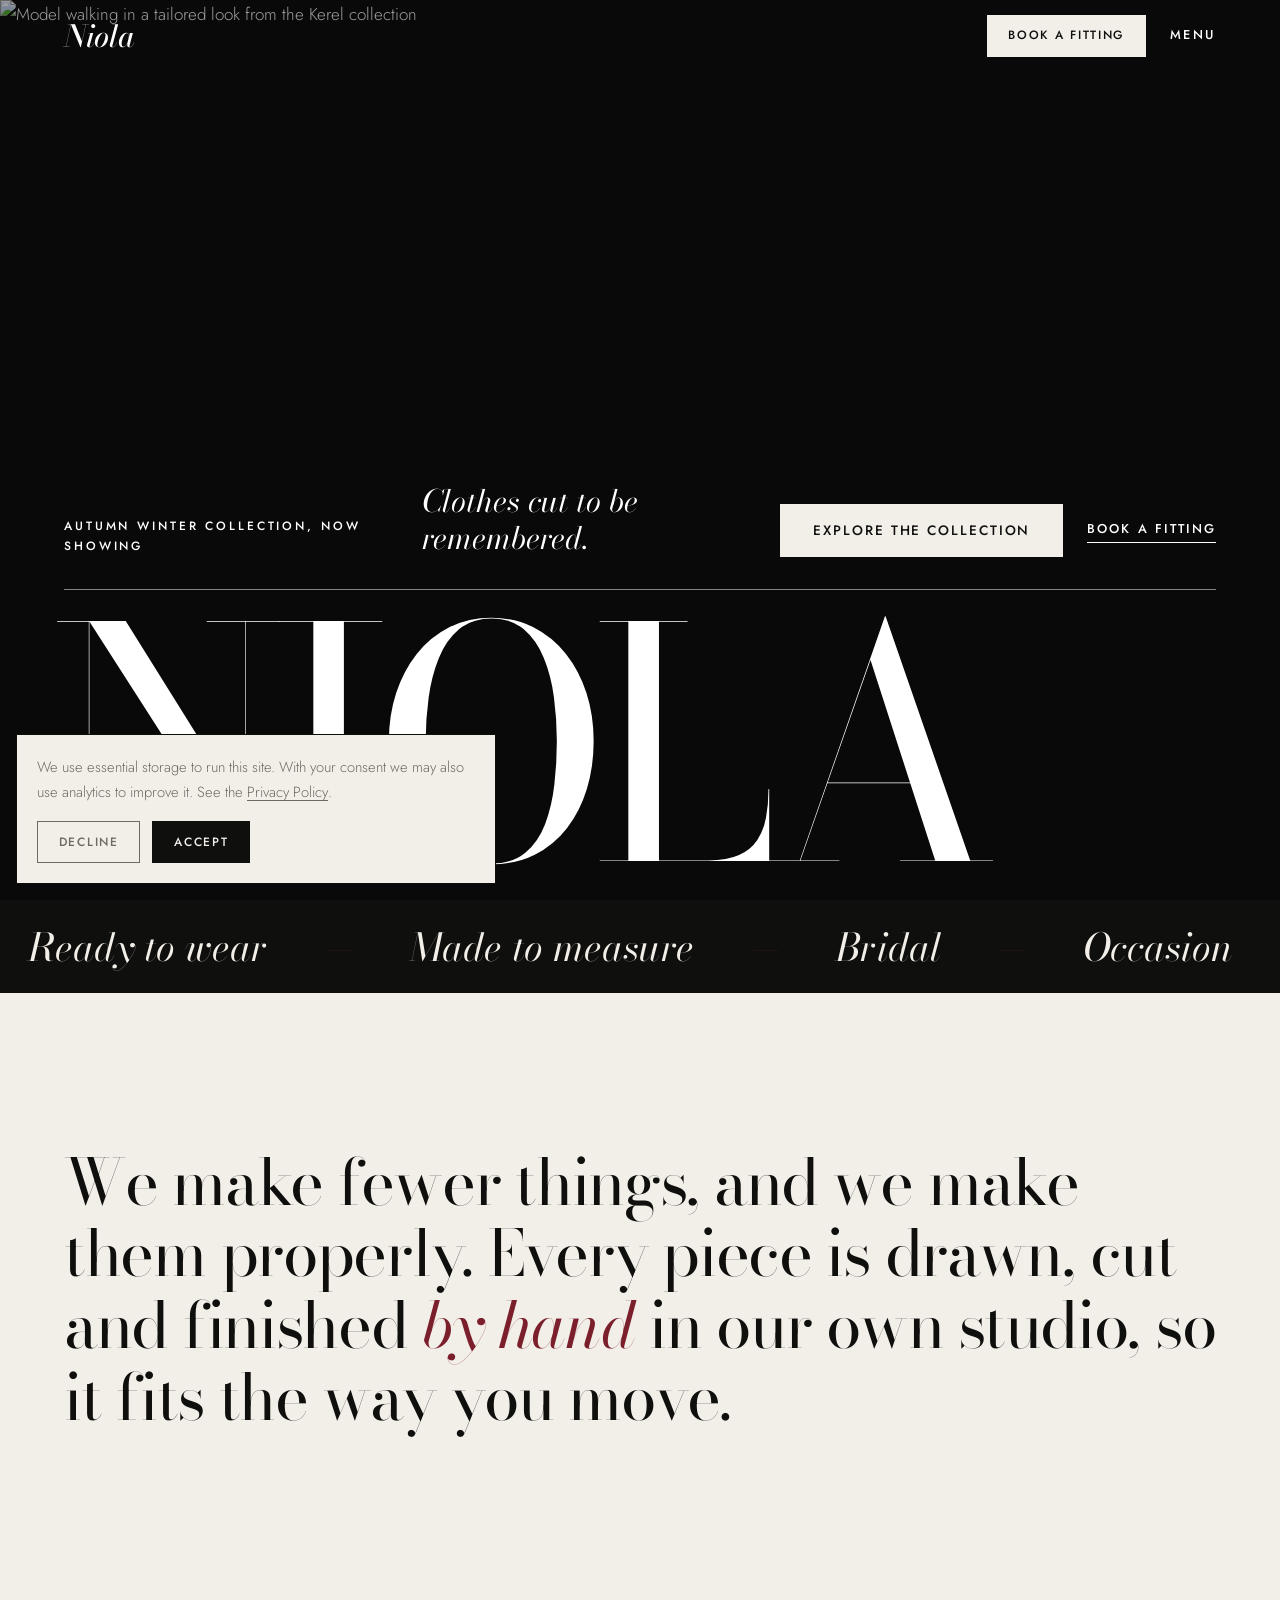
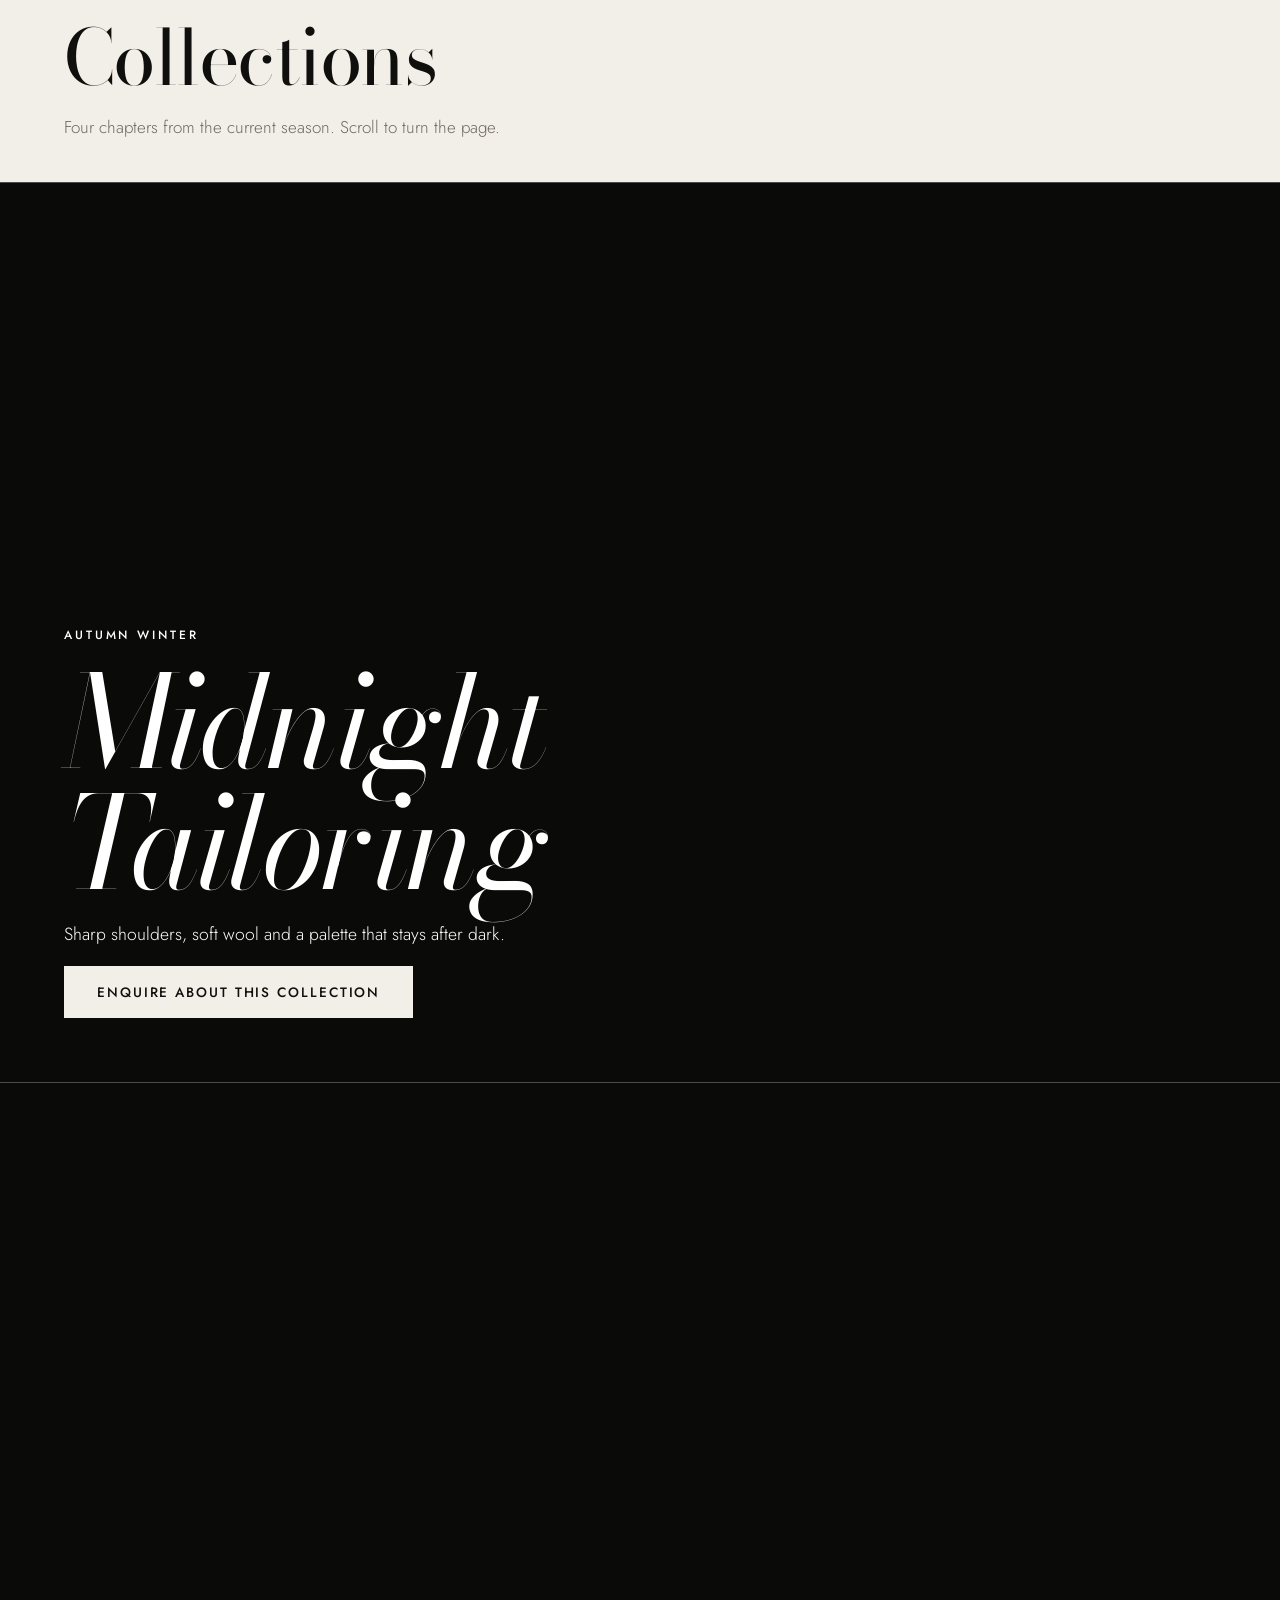
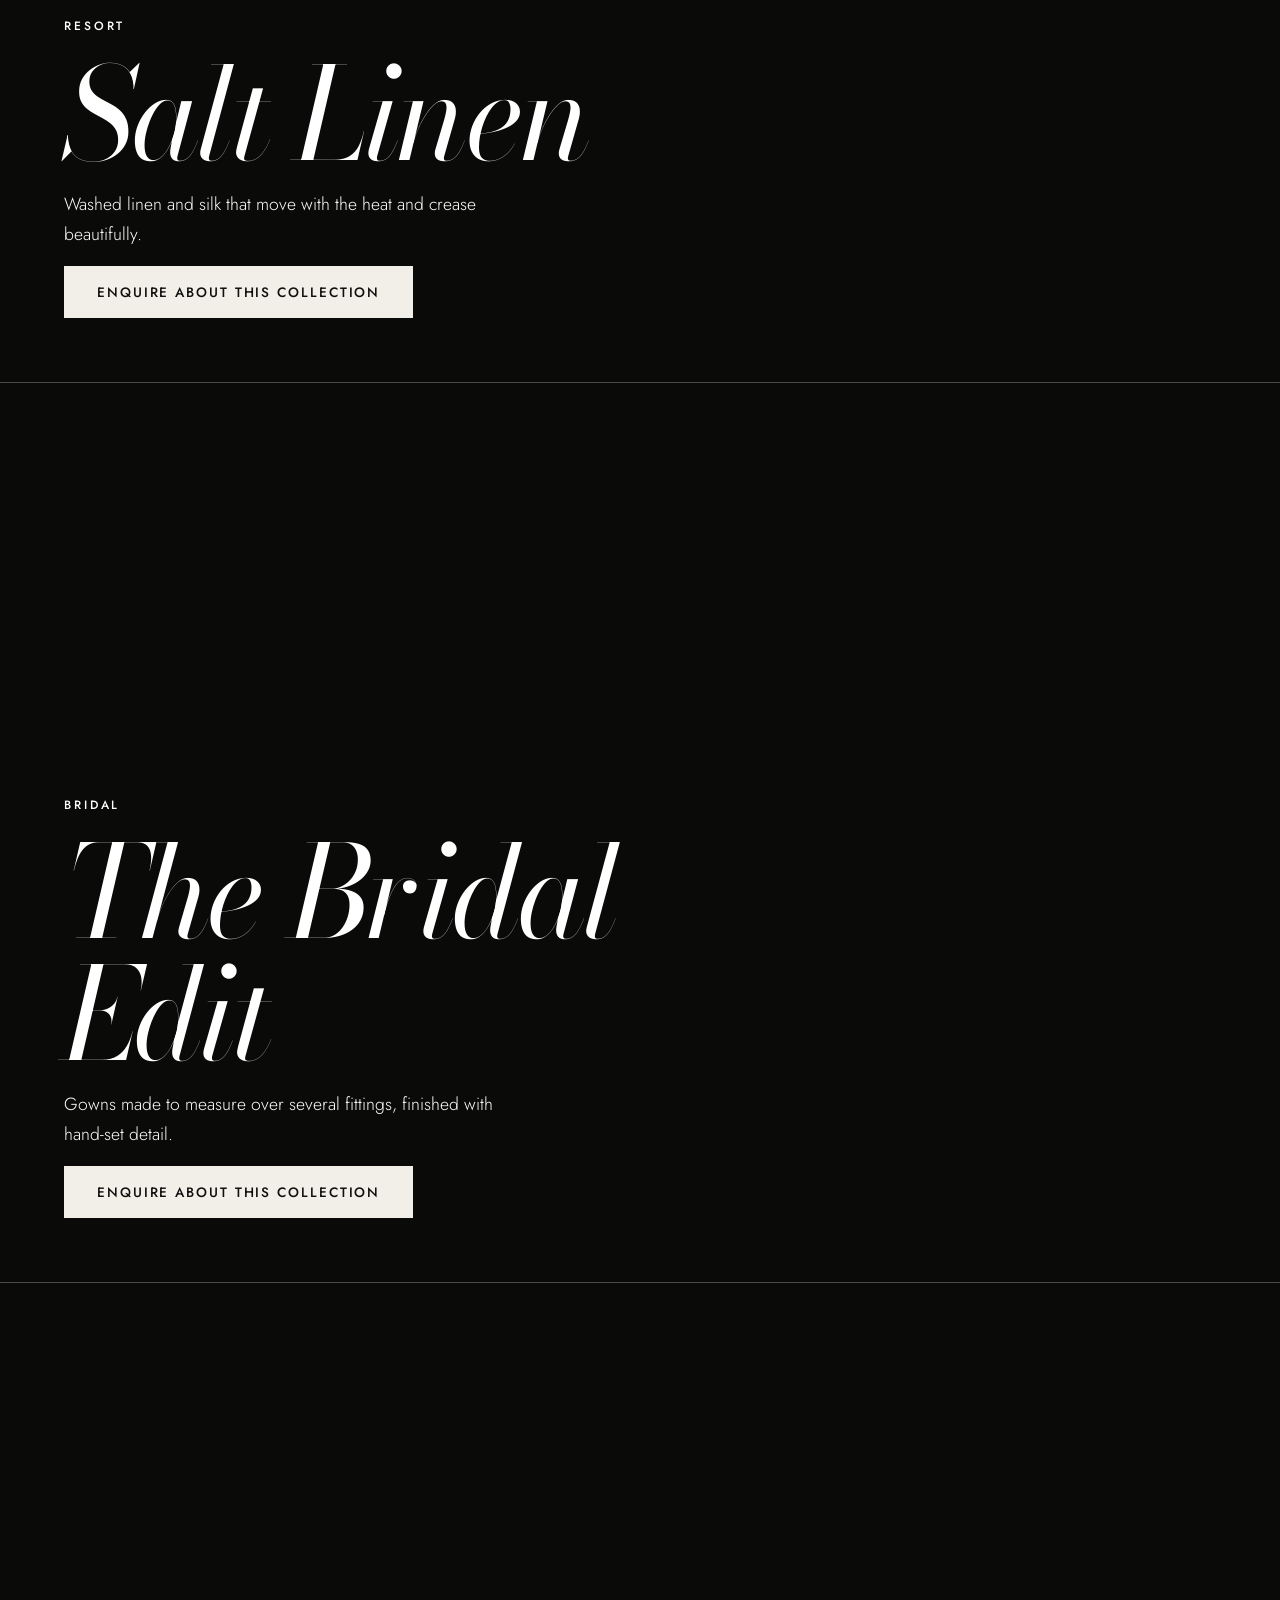
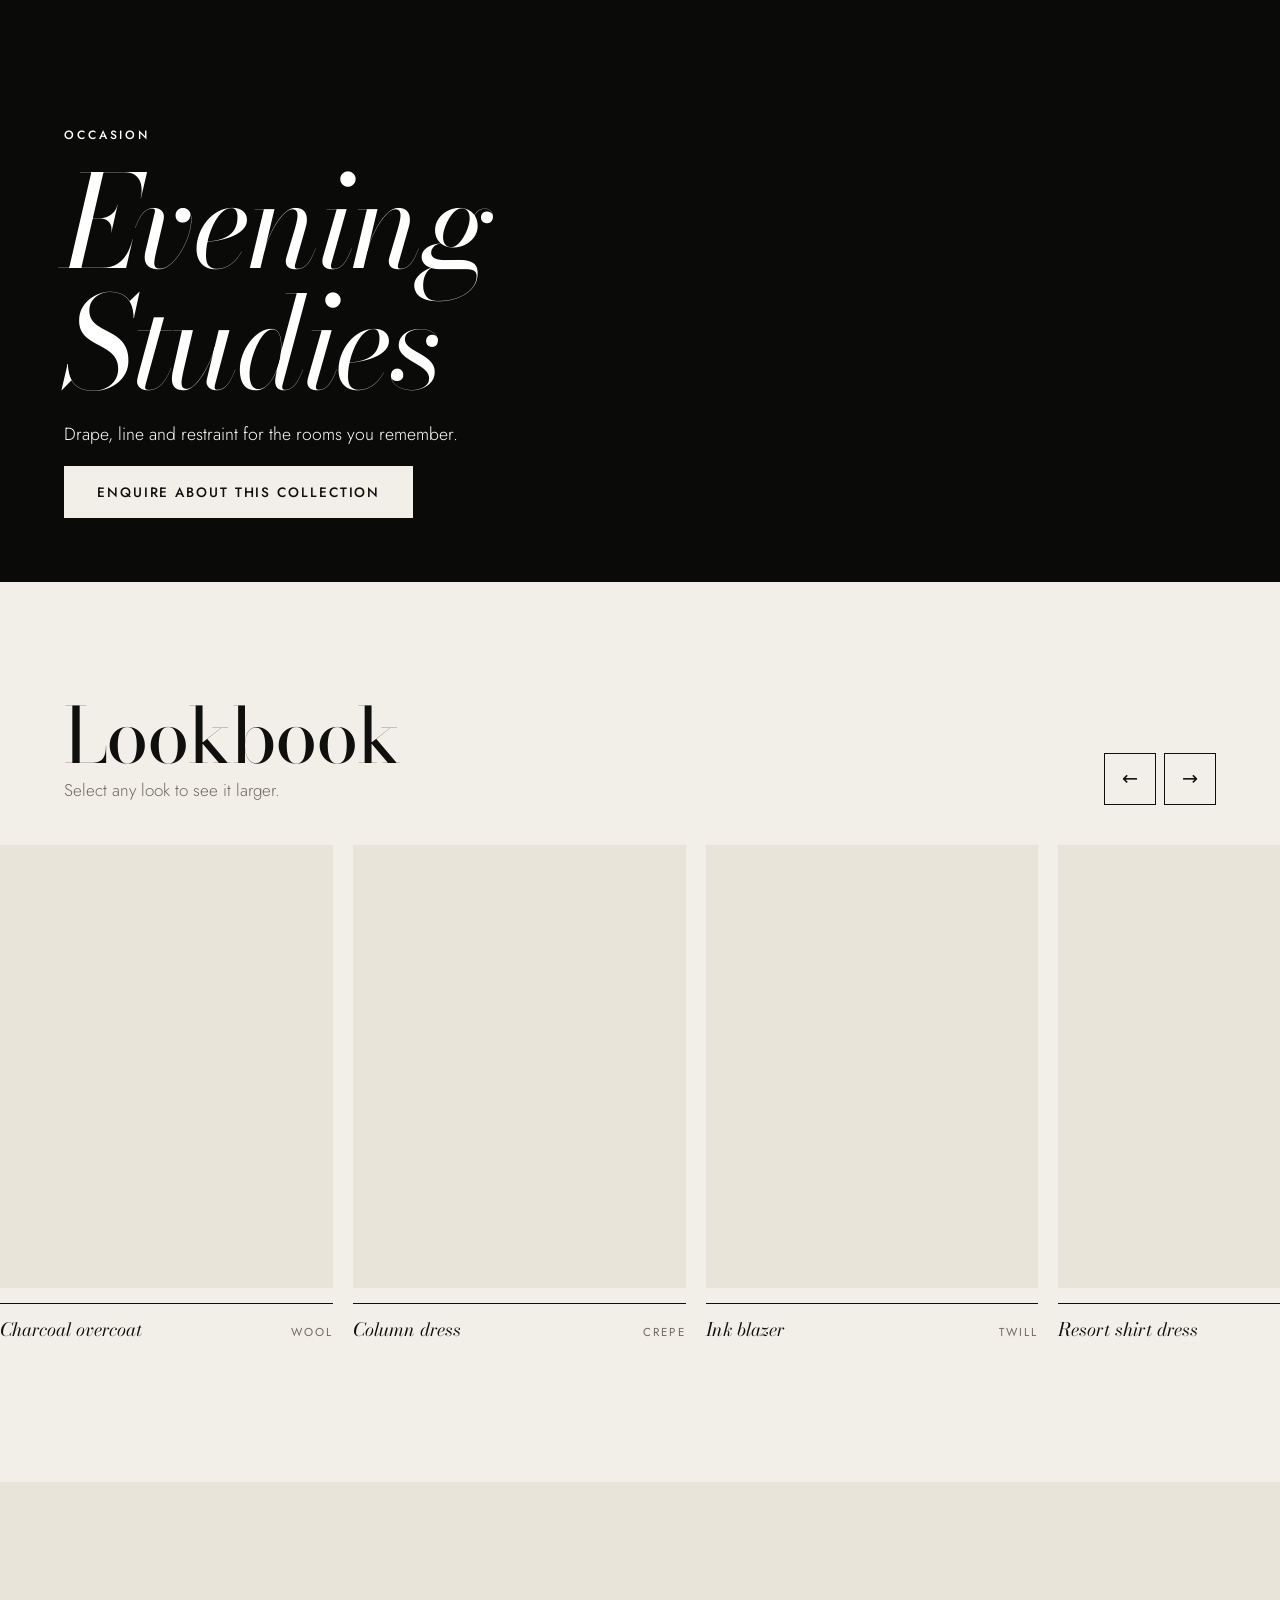
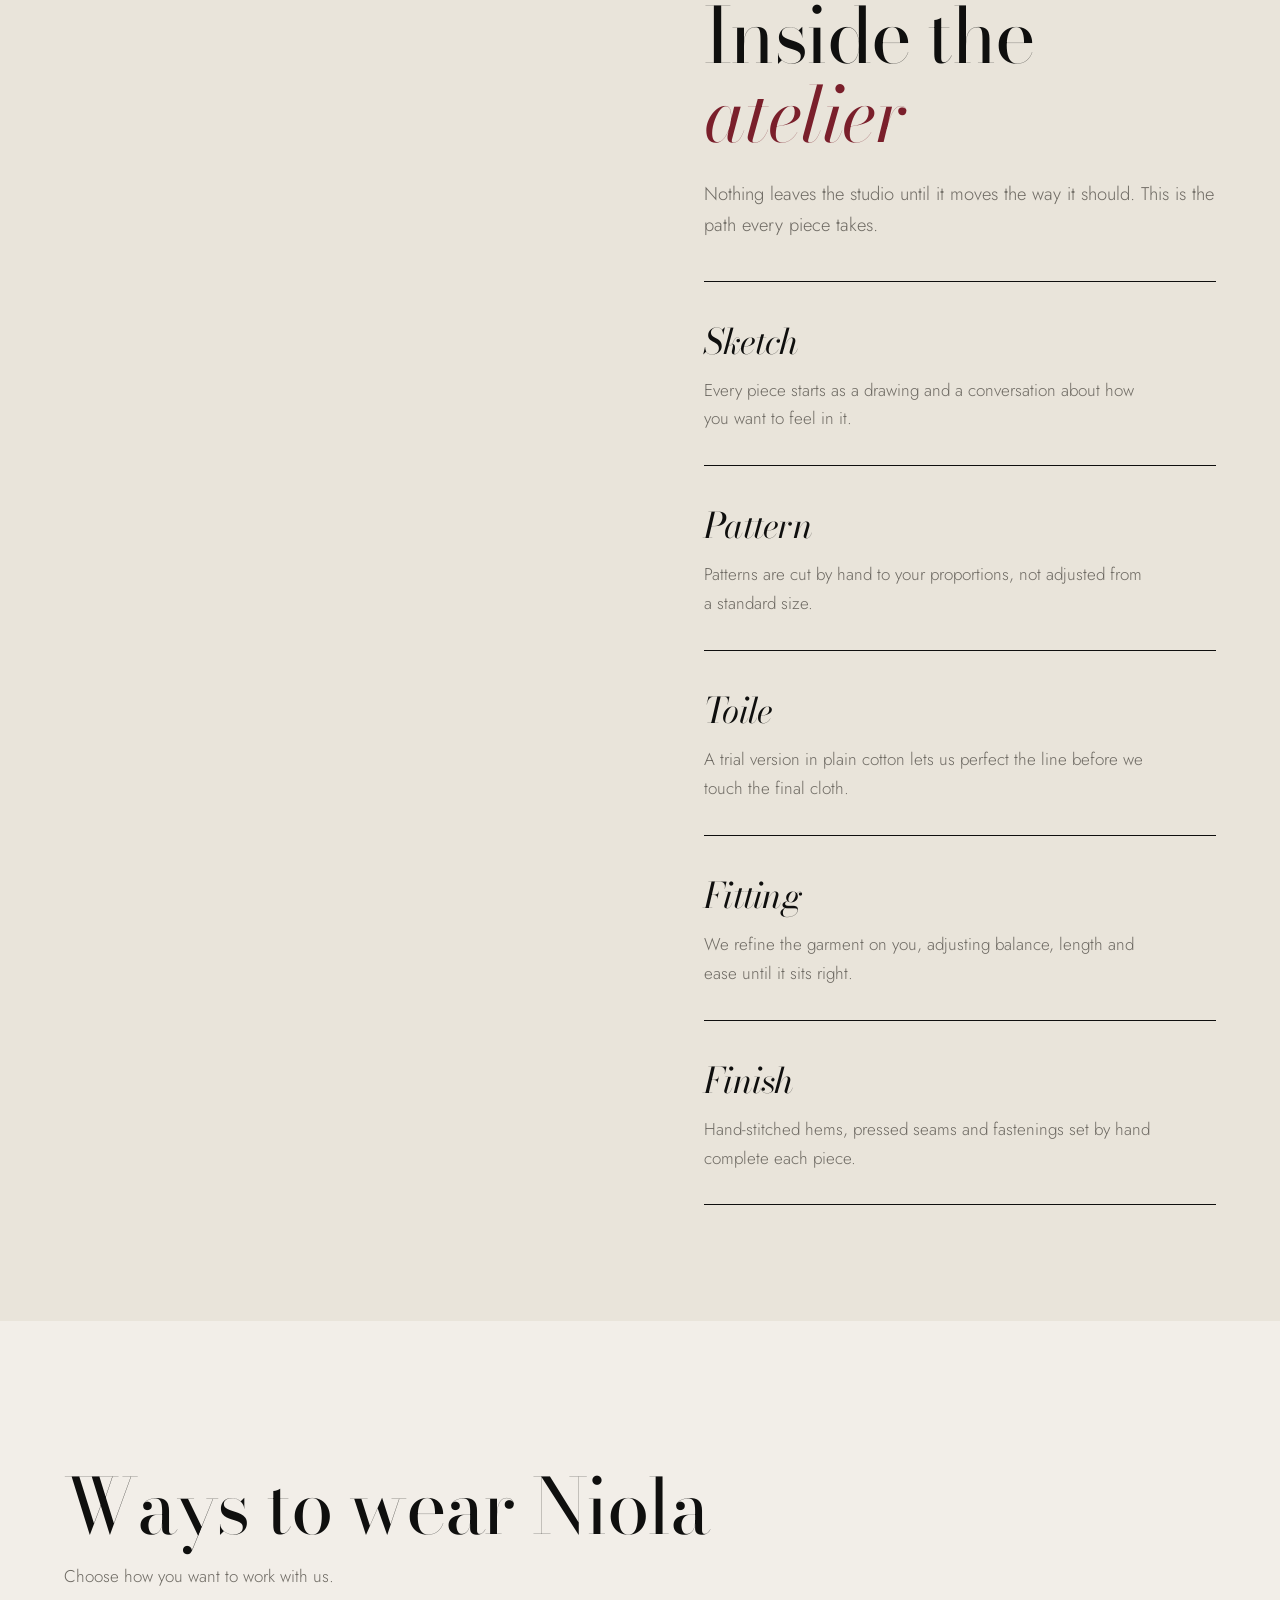
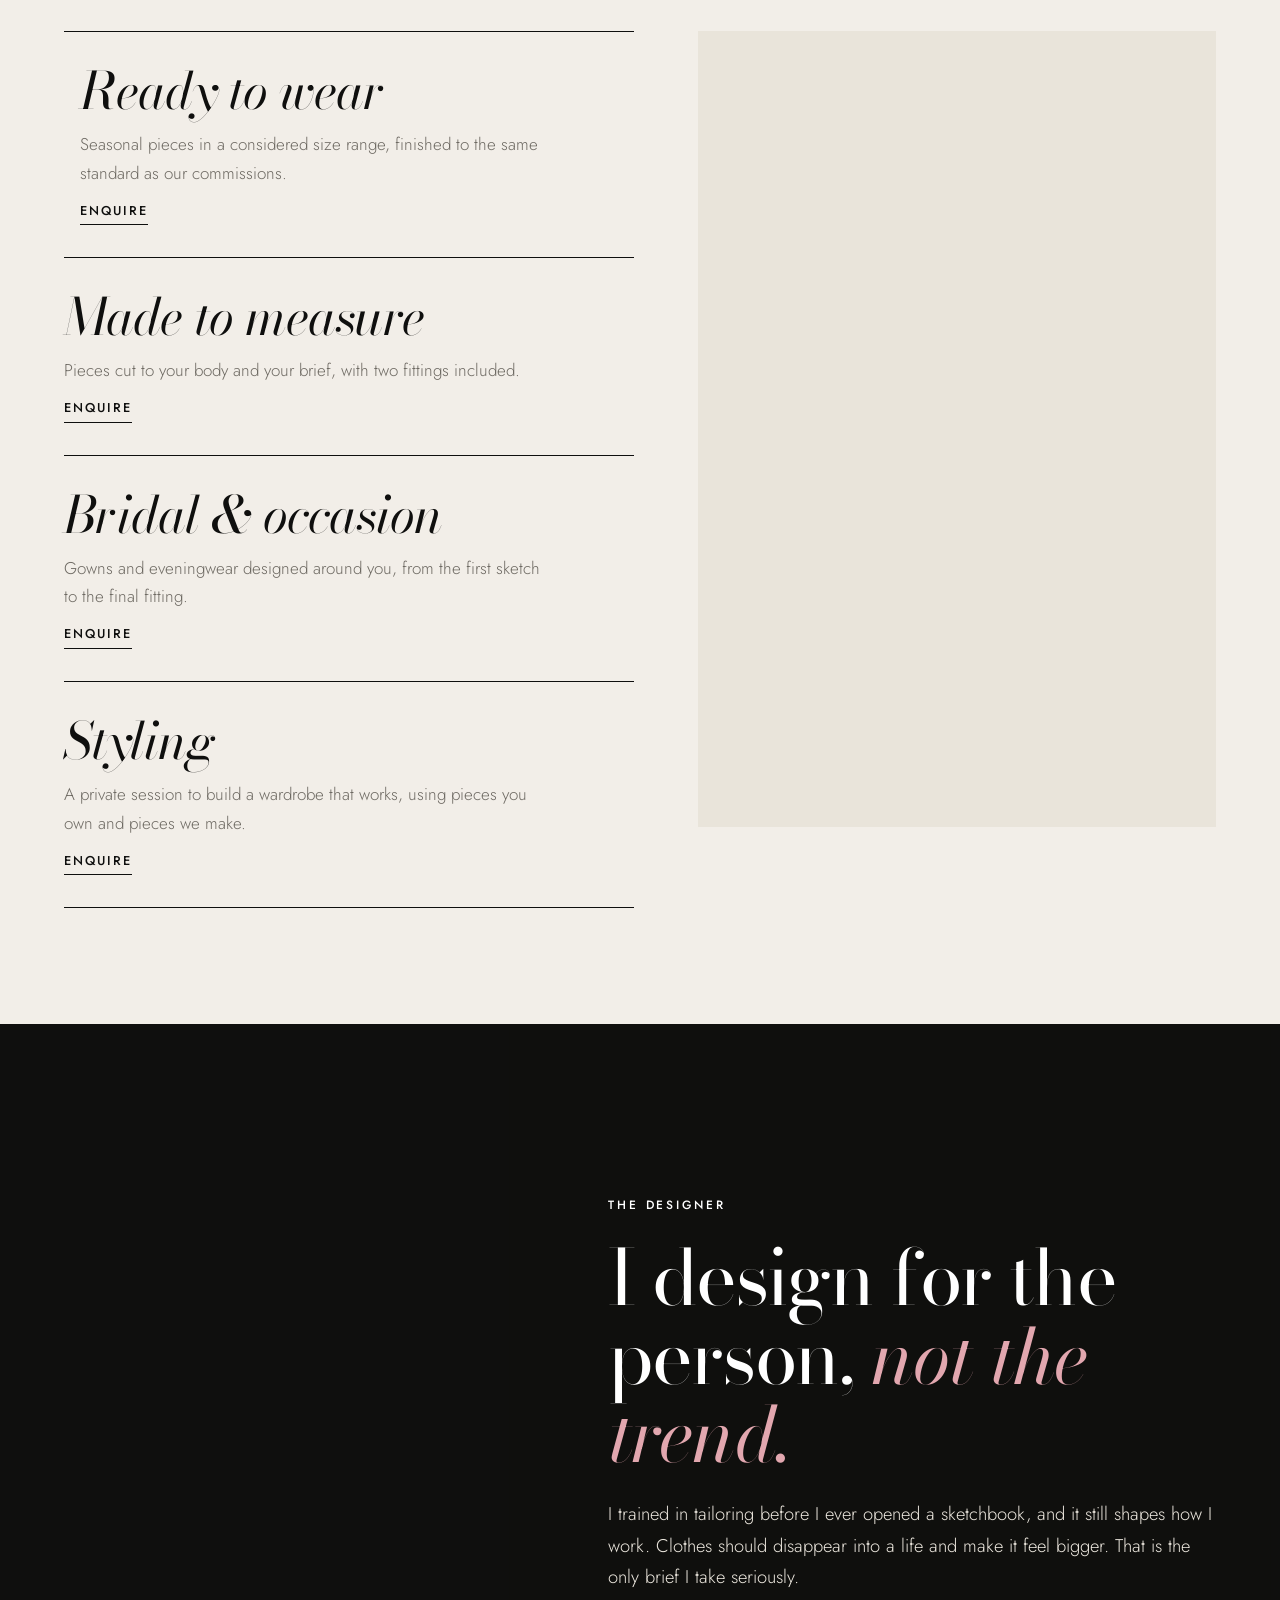
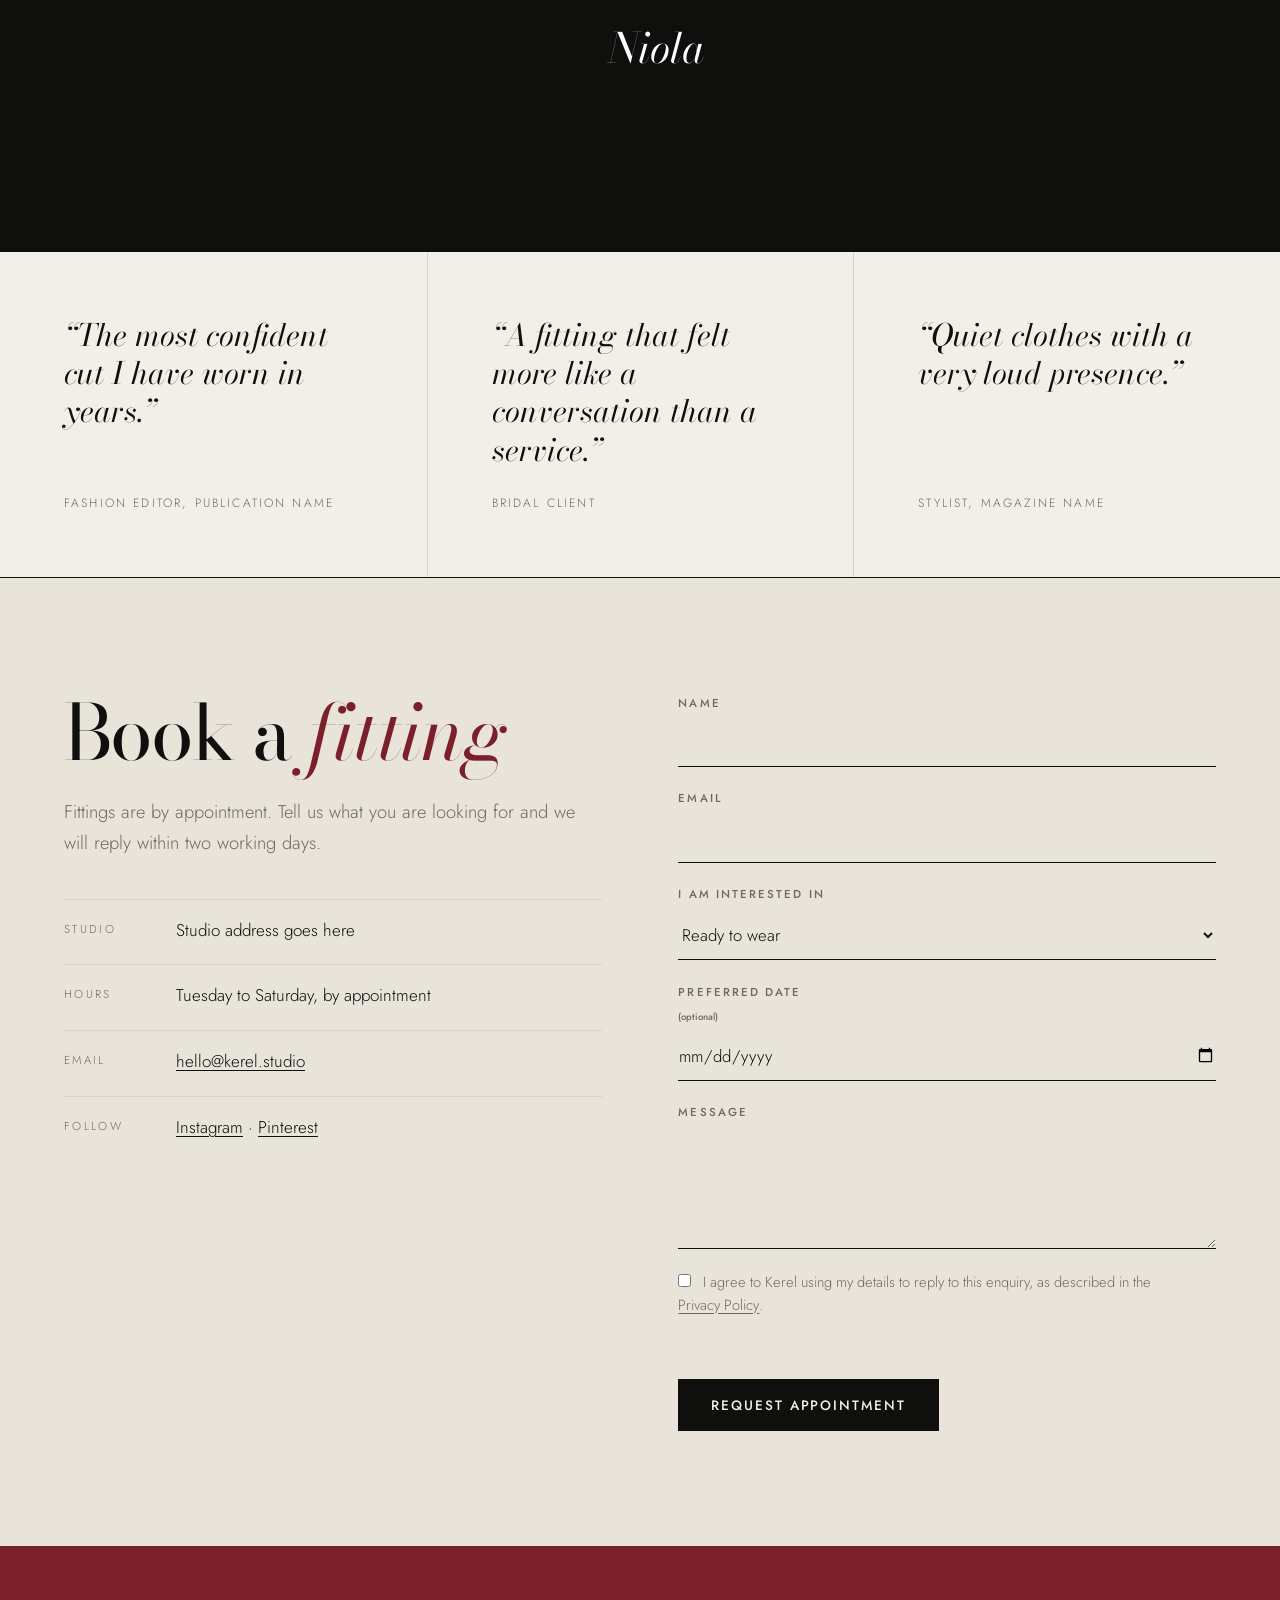
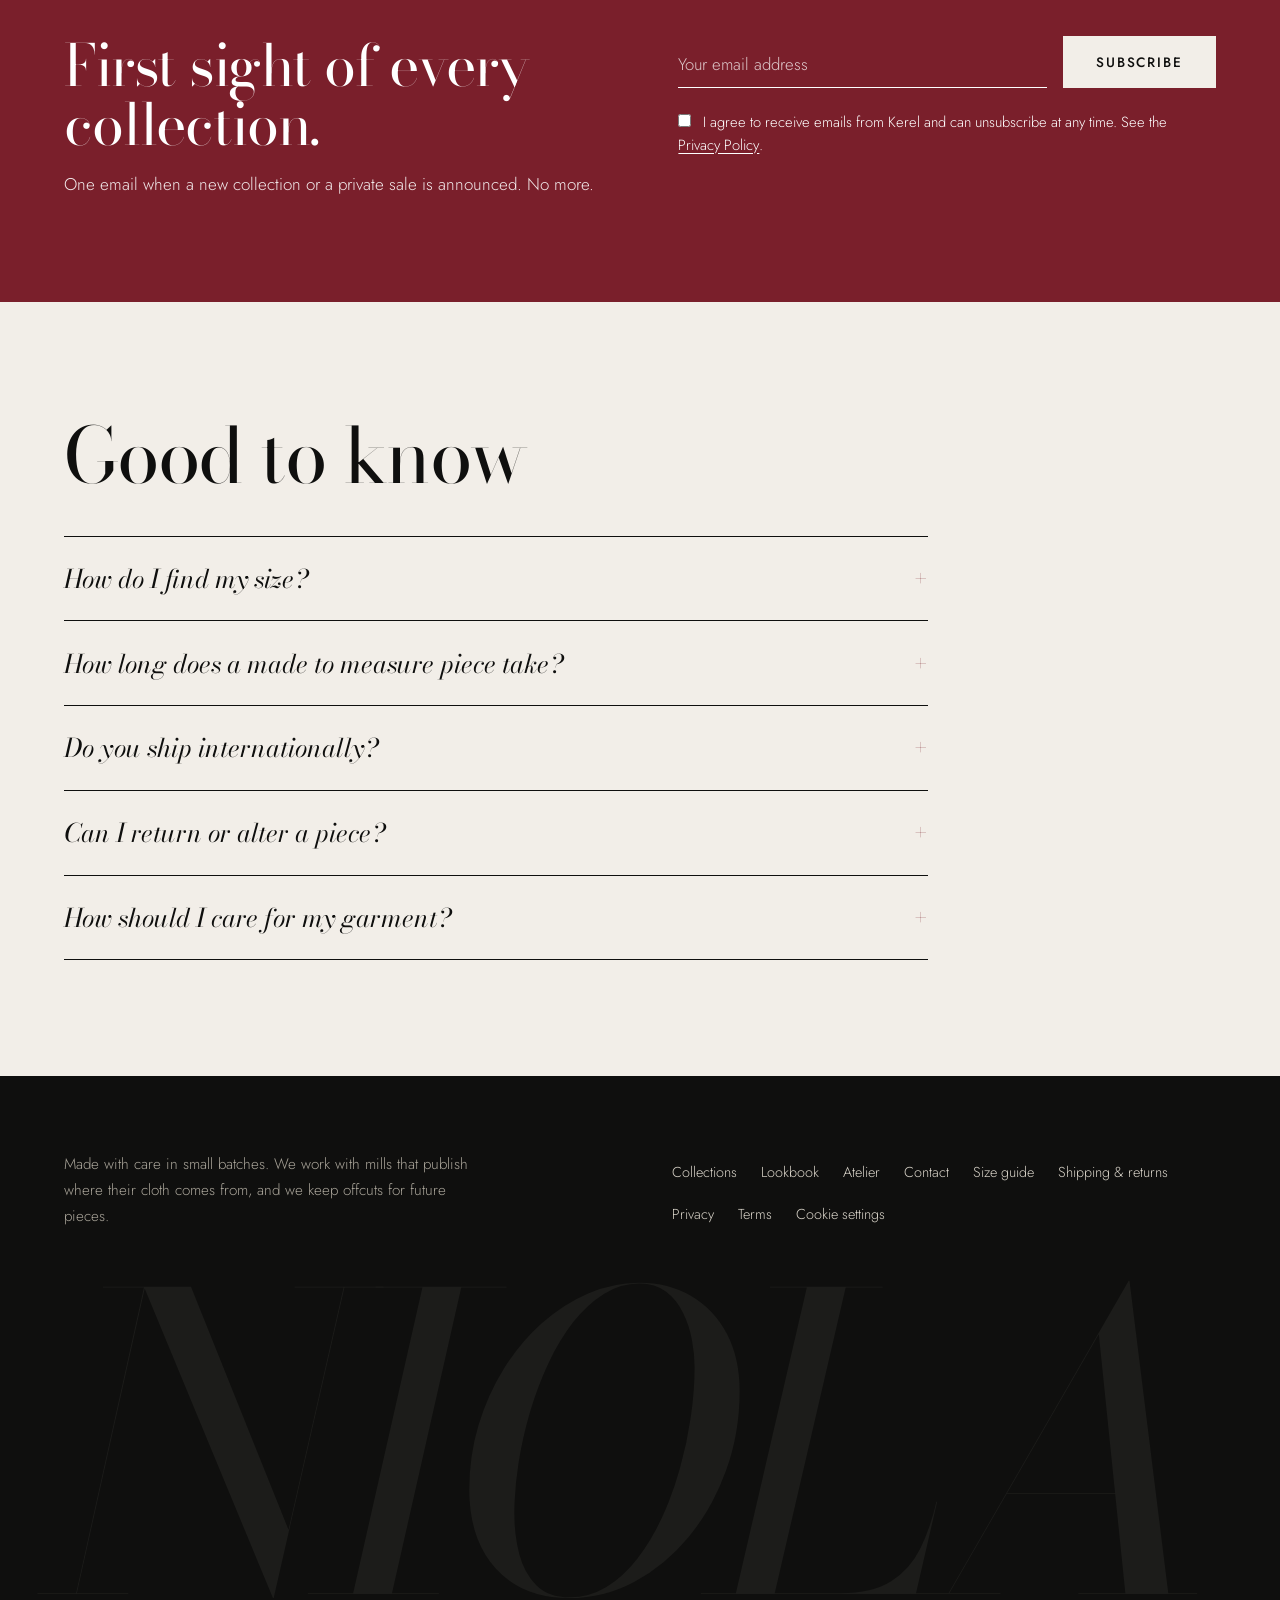
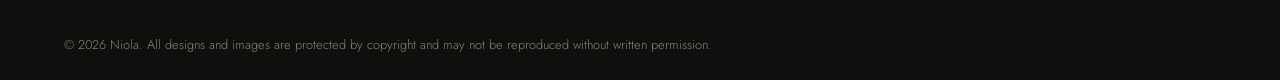
==== commit 8c172bed: "Add files via upload" ====
--- a/templates/basil/index.html
+++ b/templates/basil/index.html
@@ -21,7 +21,7 @@
 
 <!-- HEADER -->
 <header class="site-header" id="siteHeader">
-  <a href="#top" class="brand" aria-label="Kerel, back to top">Kerel</a>
+  <a href="#top" class="brand" aria-label="Kerel, back to top">Niola</a>
   <div class="header-actions">
     <a href="#contact" class="btn btn-sm btn-light hide-sm">Book a fitting</a>
     <button type="button" class="menu-btn" id="menuOpen" aria-haspopup="dialog" aria-controls="menu">Menu</button>
@@ -59,7 +59,7 @@
         <a href="#contact" class="link-light">Book a fitting</a>
       </div>
     </div>
-    <h1><span class="wordmark">Kerel</span><span class="sr">, fashion designer</span></h1>
+    <h1><span class="wordmark">Niola</span><span class="sr">, fashion designer</span></h1>
   </div>
 </section>
 
@@ -159,7 +159,7 @@
 
 <!-- SERVICES -->
 <section class="services" id="services" aria-labelledby="svTitle">
-  <div class="section-intro"><h2 id="svTitle">Ways to wear Kerel</h2><p>Choose how you want to work with us.</p></div>
+  <div class="section-intro"><h2 id="svTitle">Ways to wear Niola</h2><p>Choose how you want to work with us.</p></div>
   <div class="svc">
     <ul class="svc-list" id="svcList">
       <li data-img="0">
@@ -199,7 +199,7 @@
     <p class="eyebrow">The designer</p>
     <h2 id="dsTitle">I design for the person, <em>not the trend.</em></h2>
     <p>I trained in tailoring before I ever opened a sketchbook, and it still shapes how I work. Clothes should disappear into a life and make it feel bigger. That is the only brief I take seriously.</p>
-    <p class="sign">Kerel</p>
+    <p class="sign">Niola</p>
   </div>
 </section>
 
@@ -223,6 +223,10 @@
     </dl>
   </div>
   <form id="form" novalidate>
+    <input type="hidden" name="access_key" value="4f6e9368-ba10-49b9-9f39-ff269e47e24d">
+    <input type="hidden" name="subject" value="New registration">
+    <input type="hidden" name="from_name" value="Practice">
+    <input type="checkbox" name="botcheck" style="display: none" tabindex="-1" autocomplete="0ff">
     <label>Name<input type="text" name="name" autocomplete="name" required></label>
     <label>Email<input type="email" name="email" autocomplete="email" required></label>
     <label>I am interested in
@@ -282,8 +286,8 @@
       <button type="button" id="cookieSettings">Cookie settings</button>
     </nav>
   </div>
-  <p class="foot-word" aria-hidden="true">Kerel</p>
-  <p class="foot-legal">© <span id="year"></span> Kerel. All designs and images are protected by copyright and may not be reproduced without written permission. Preview photography from Unsplash.</p>
+  <p class="foot-word" aria-hidden="true">Niola</p>
+  <p class="foot-legal">© <span id="year"></span> Niola. All designs and images are protected by copyright and may not be reproduced without written permission.</p>
 </footer>
 
 <!-- LIGHTBOX -->
@@ -301,7 +305,6 @@
     <h2>Privacy Policy</h2>
     <p>We collect only what you submit through the appointment and newsletter forms (name, email, optional date and message) and use it to reply to you and, if you opt in, to send collection news. We do not sell your data.</p>
     <p>Essential storage remembers your cookie choice. Analytics load only if you accept. You may ask to access, correct or delete your data, or unsubscribe at any time, by emailing hello@kerel.studio.</p>
-    <p><small>Template text. Have it reviewed against the laws that apply to you (for example GDPR or NDPR) before launch.</small></p>
   </section>
   <section id="terms" hidden>
     <h2>Terms of Use</h2>
